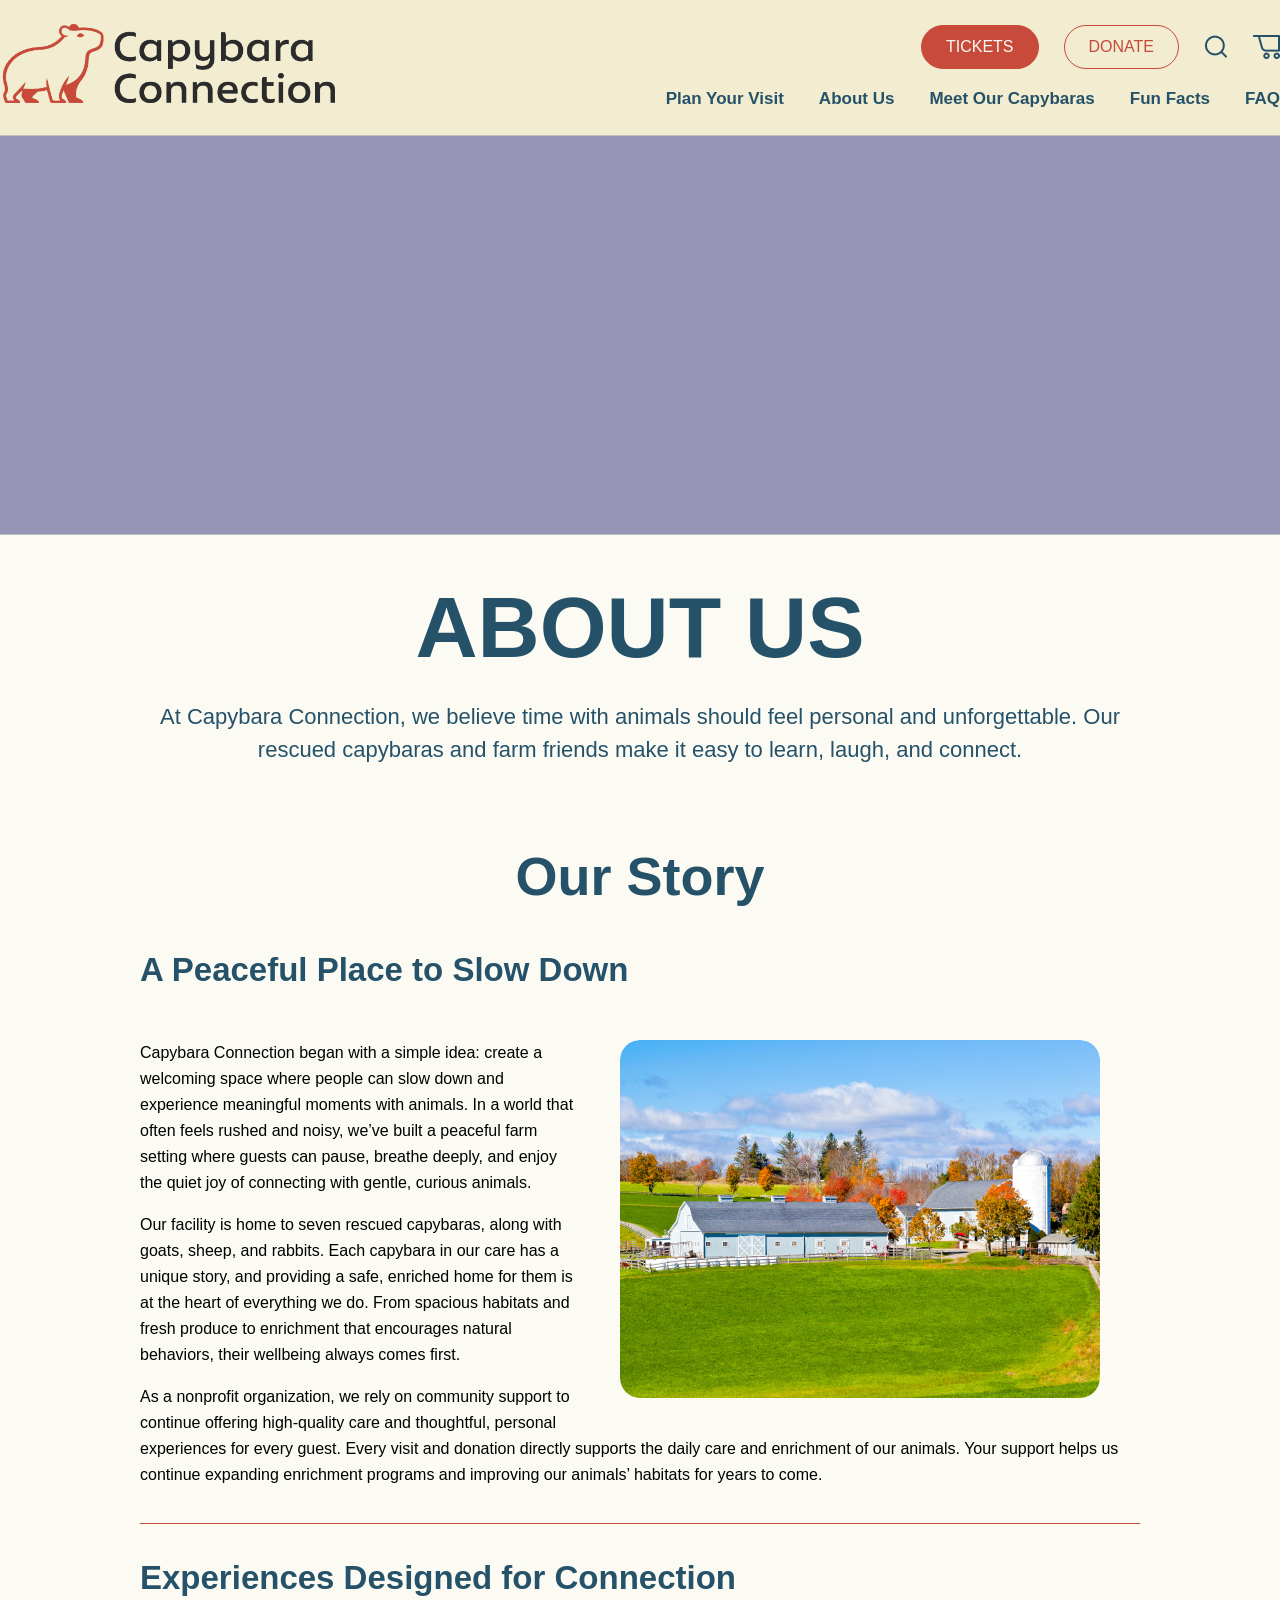
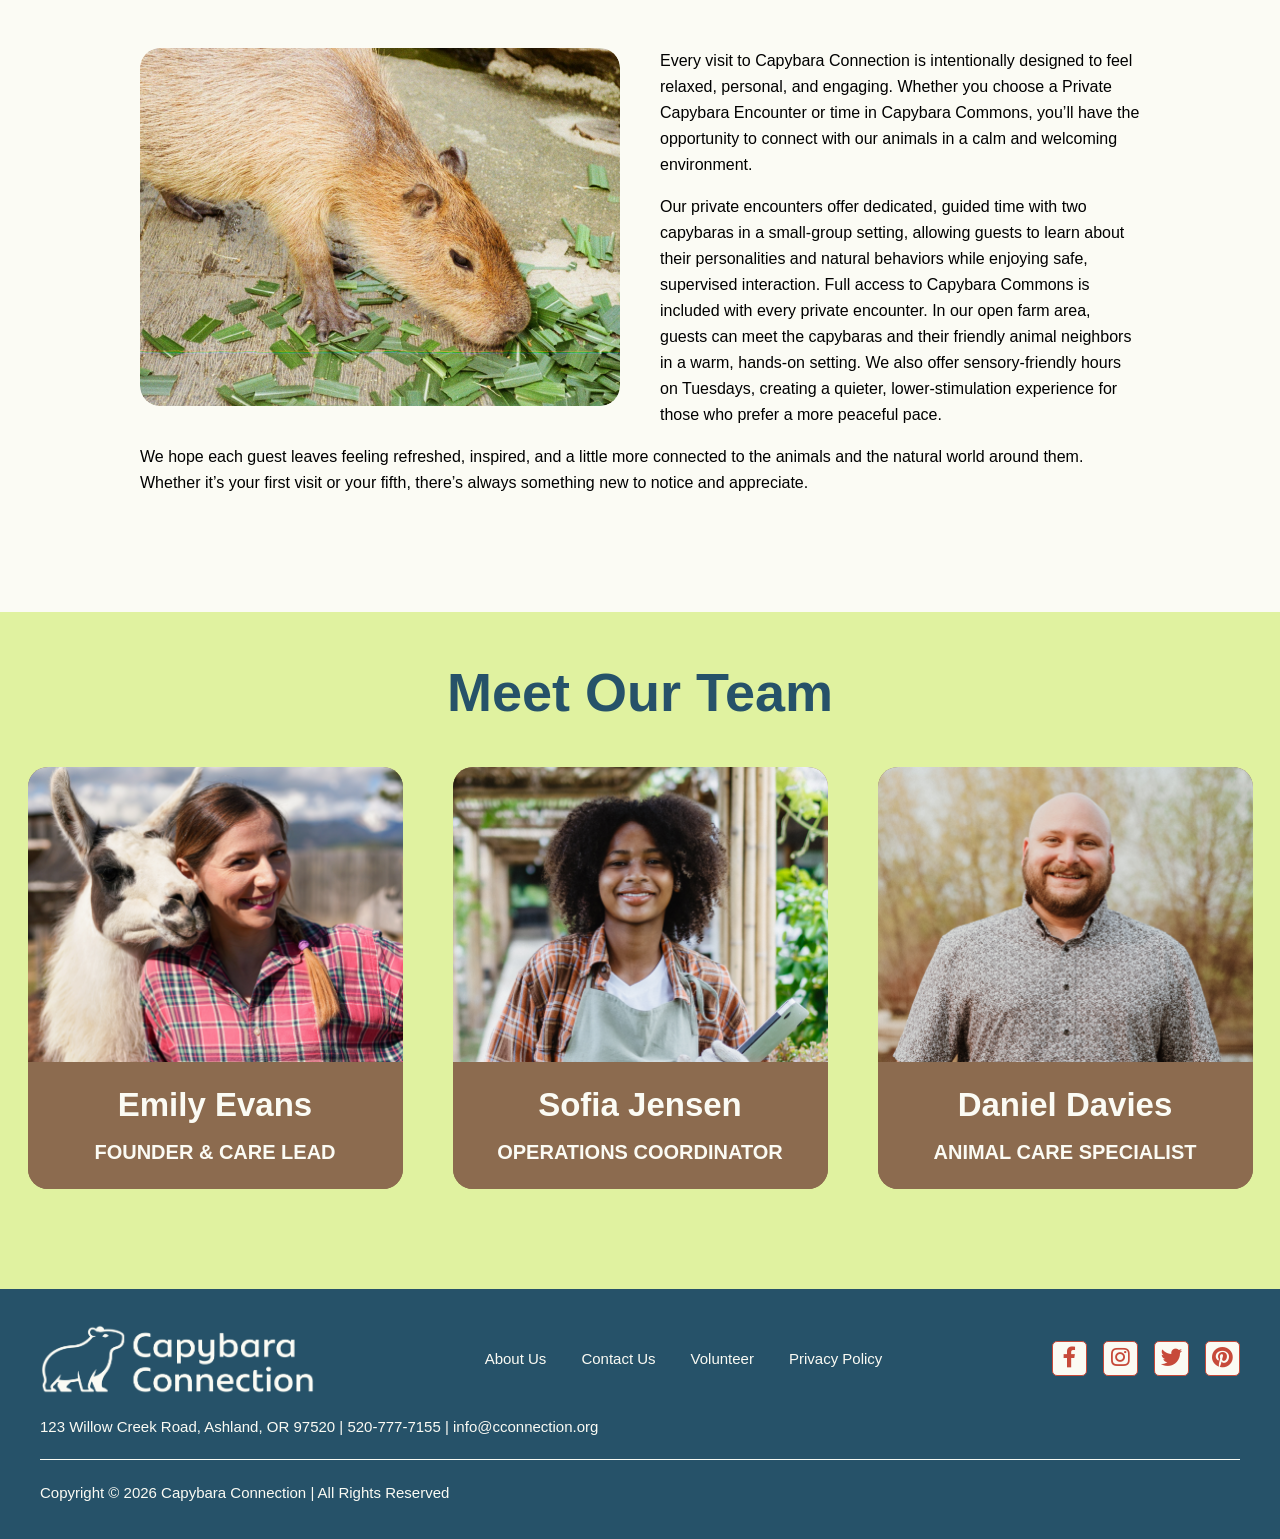
==== about.html @ db3a389a "MeetCapy HTML, Fix logo header links MeetCapy HTML/CSS, Revise MeetCapy assets, Fix logo header link" ====
<!doctype html>
<html lang="en">
  <head>
    <meta charset="UTF-8" />
    <meta name="viewport" content="width=device-width, initial-scale=1.0" />

    <link rel="stylesheet" href="https://use.typekit.net/hum8pjv.css" />
    <link rel="stylesheet" href="css/capystyles.css" />
    <link
      rel="stylesheet"
      href="https://cdnjs.cloudflare.com/ajax/libs/font-awesome/5.15.1/css/all.min.css"
    />
    <title>Capybara Connection - About Us</title>
  </head>

  <body>
    <header class="main-header">
      <div class="container">
        <a href="index.html">
          <img class="logo" src="assets/capylogo.png" alt="" />
        </a>
        <div class="menu-links">
          <div class="buttons">
            <a href="plan.html">
              <button class="small-primary">TICKETS</button>
            </a>
            <button class="small-secondary">DONATE</button>
            <img src="assets/Search.png" />
            <img src="assets/Cart.png" />
          </div>
          <div class="links">
            <a href="plan.html">Plan Your Visit</a>
            <a href="about.html">About Us</a>
            <a href="meet.html">Meet Our Capybaras</a>
            <a href="facts.html">Fun Facts</a>
            <a href="faq.html">FAQ</a>
          </div>
        </div>
      </div>
    </header>

    <div class="pagebanner">
      <img src="assets/AboutUsBanner.png" width="100%" height="100%" />
    </div>

    <div class="pagetitle">
      <h1>ABOUT US</h1>
      <div class="introtext">
        At Capybara Connection, we believe time with animals should feel
        personal and unforgettable. Our rescued capybaras and farm friends make
        it easy to learn, laugh, and connect.
      </div>
    </div>

    <div class="section">
      <div class="container">
        <div class="section-heading">
          <div class="heading-text">
            <h2>Our Story</h2>
          </div>
        </div>

        <div class="subheading-text">
          <h3>A Peaceful Place to Slow Down</h3>
        </div>
        <div class="bodytext">
          <div class="storyimg1">
            <img src="assets/story1.png" width="100%" height="100%" />
          </div>
          <p>
            Capybara Connection began with a simple idea: create a welcoming
            space where people can slow down and experience meaningful moments
            with animals. In a world that often feels rushed and noisy, we’ve
            built a peaceful farm setting where guests can pause, breathe
            deeply, and enjoy the quiet joy of connecting with gentle, curious
            animals.
          </p>
          <p>
            Our facility is home to seven rescued capybaras, along with goats,
            sheep, and rabbits. Each capybara in our care has a unique story,
            and providing a safe, enriched home for them is at the heart of
            everything we do. From spacious habitats and fresh produce to
            enrichment that encourages natural behaviors, their wellbeing always
            comes first.
          </p>
          <p>
            As a nonprofit organization, we rely on community support to
            continue offering high-quality care and thoughtful, personal
            experiences for every guest. Every visit and donation directly
            supports the daily care and enrichment of our animals. Your support
            helps us continue expanding enrichment programs and improving our
            animals’ habitats for years to come.
          </p>
        </div>

        <hr class="styled-hr-story" />

        <div class="subheading-text">
          <h3>Experiences Designed for Connection</h3>
        </div>
        <div class="bodytext">
          <div class="storyimg2">
            <img src="assets/story2.png" width="100%" height="100%" />
          </div>
          <p>
            Every visit to Capybara Connection is intentionally designed to feel
            relaxed, personal, and engaging. Whether you choose a Private
            Capybara Encounter or time in Capybara Commons, you’ll have the
            opportunity to connect with our animals in a calm and welcoming
            environment.
          </p>
          <p>
            Our private encounters offer dedicated, guided time with two
            capybaras in a small-group setting, allowing guests to learn about
            their personalities and natural behaviors while enjoying safe,
            supervised interaction. Full access to Capybara Commons is included
            with every private encounter. In our open farm area, guests can meet
            the capybaras and their friendly animal neighbors in a warm,
            hands-on setting. We also offer sensory-friendly hours on Tuesdays,
            creating a quieter, lower-stimulation experience for those who
            prefer a more peaceful pace.
          </p>
          <p>
            We hope each guest leaves feeling refreshed, inspired, and a little
            more connected to the animals and the natural world around them.
            Whether it’s your first visit or your fifth, there’s always
            something new to notice and appreciate.
          </p>
        </div>
      </div>
    </div>

    <div class="section greenbg">
      <div class="container">
        <div class="section-heading">
          <div class="heading-text">
            <h2>Meet Our Team</h2>
          </div>
        </div>

        <div class="content-area">
          <div class="flip-card">
            <div class="flip-card-inner">
              <div class="flip-card-front">
                <img class="cardimg" src="assets/emilyevans.png" />
                <div class="text-area team-card-text">
                  <h3>Emily Evans</h3>
                  <div class="label-text">FOUNDER & CARE LEAD</div>
                </div>
              </div>
              <div class="flip-card-back">
                <h3>About Emily</h3>
                <div>
                  <p>
                    Emily has always been passionate about animal rescue and
                    hands-on care. She oversees daily enrichment and ensures
                    every capybara, goat, sheep, and rabbit receives thoughtful,
                    individualized attention.
                  </p>
                  <p>
                    Fun fact: At home, Emily has a pet llama, named Georgia. She
                    also has two rescue dogs who love joining her on weekend
                    hiking adventures.
                  </p>
                </div>
              </div>
            </div>
          </div>
          <div class="flip-card">
            <div class="flip-card-inner">
              <div class="flip-card-front">
                <img class="cardimg" src="assets/sofiajensen.png" />
                <div class="text-area team-card-text">
                  <h3>Sofia Jensen</h3>
                  <div class="label-text">OPERATIONS COORDINATOR</div>
                </div>
              </div>
              <div class="flip-card-back">
                <h3>About Sofia</h3>
                <div>
                  <p>
                    Sofia loves creating welcoming, calm experiences for every
                    visitor who walks into Capybara Connection. She helps guide
                    private encounters and enjoys sharing the unique
                    personalities of each capybara.
                  </p>
                  <p>
                    Fun fact: Sofia has a house rabbit of her own and enjoys
                    baking homemade treats (for both humans and animals).
                  </p>
                </div>
              </div>
            </div>
          </div>
          <div class="flip-card">
            <div class="flip-card-inner">
              <div class="flip-card-front">
                <img class="cardimg" src="assets/danieldavies.png" />
                <div class="text-area team-card-text">
                  <h3>Daniel Davies</h3>
                  <div class="label-text">ANIMAL CARE SPECIALIST</div>
                </div>
              </div>
              <div class="flip-card-back">
                <h3>About Daniel</h3>
                <div>
                  <p>
                    Daniel works closely with the animals each day, focusing on
                    habitat upkeep and enrichment. He’s especially known for his
                    patience and for building strong bonds with the capybaras.
                    Daniel also oversees Capybara Connection’s amazing group of
                    volunteers.
                  </p>
                  <p>
                    Fun fact: Daniel has a bearded dragon at home and spends his
                    free time woodworking and building custom furniture.
                  </p>
                </div>
              </div>
            </div>
          </div>
        </div>
      </div>
    </div>

    <div class="footer-area">
      <div class="container">
        <div class="footer-top">
          <img src="assets/LogoPNGWhite.png" width="275px" />
          <div class="footer-links">
            <div>About Us</div>
            <div>Contact Us</div>
            <div>Volunteer</div>
            <div>Privacy Policy</div>
          </div>
          <div class="footer-social">
            <div class="icon">
              <a
                href=""
                target="_blank"
                class="fab fa-facebook-f fa-lg red-txt"
              ></a>
            </div>
            <div class="icon">
              <a
                href=""
                target="_blank"
                class="fab fa-instagram fa-lg red-txt"
              ></a>
            </div>
            <div class="icon">
              <a
                href=""
                target="_blank"
                class="fab fa-twitter fa-lg red-txt"
              ></a>
            </div>
            <div class="icon">
              <a
                href=""
                target="_blank"
                class="fab fa-pinterest fa-lg red-txt"
              ></a>
            </div>
          </div>
        </div>
        <div class="footer-address">
          123 Willow Creek Road, Ashland, OR 97520 | 520-777-7155 |
          info@cconnection.org
        </div>
        <hr class="styled-hr" />
        <div class="footer-bottom">
          Copyright © 2026 Capybara Connection | All Rights Reserved
        </div>
      </div>
    </div>
  </body>
</html>
---- css/capystyles.css ----
/* GLOBAL STYLES */

* {
  margin: 0;
  padding: 0;
  box-sizing: border-box;
}

body {
  margin: 0;
  padding: 0;
  background-color: #fbfbf4;
  font-family: "Lato", sans-serif;
  font-weight: 400;
  font-style: normal;
  font-size: 16px;
  line-height: 26px;
  letter-spacing: 0%;
}

p {
  margin: 1em 0;
}

h1 {
  font-family: "Bonnie", sans-serif;
  font-size: 86px;
  font-weight: 900;
  line-height: 95px;
  letter-spacing: 5%;
  color: #265269;
}

h2 {
  font-family: "Bonnie", sans-serif;
  font-size: 54px;
  font-weight: 800;
  line-height: 60px;
  letter-spacing: 0px;
  color: #265269;
}

h3 {
  font-family: "Bonnie", sans-serif;
  font-size: 33px;
  font-weight: 700;
  line-height: 38px;
  letter-spacing: 0px;
  color: #fbfbf4;
}

h4 {
  font-family: "Lato", sans-serif;
  font-size: 22px;
  font-weight: 600;
  line-height: 28px;
  letter-spacing: 0px;
}

.subheading-text h3 {
  color: #265269;
}

.floatright {
  float: right;
}

.floatleft {
  float: left;
}

.no-underline {
  text-decoration: none;
}

.menu-links img {
  height: 24px;
}

.pagebanner {
  position: relative;
  width: 100%;
  height: 400px;
  background-color: #9795b5;
  margin: 0 auto;
  overflow: hidden;
}

.pagebanner img {
  height: 400px;
  width: 2000px;
  position: absolute;
  top: 50%;
  left: 50%;
  transform: translate(-50%, -50%);
  max-height: 400px;
}

.pagetitle {
  display: flex;
  flex-direction: column;
  width: 100%;
  align-items: center;
  padding-top: 45px;
  padding-bottom: 30px;
  gap: 25px;
}

.introtext {
  font-size: 22px;
  line-height: 33px;
  text-align: center;
  width: 1000px;
  letter-spacing: 0%;
  color: #265269;
}

.section {
  display: flex;
  justify-content: center;
  width: 100%;
  padding-bottom: 100px;
}

.greenbg {
  background-color: #e0f2a0;
}

.container {
  width: 100%;
  max-width: 1440px;
  justify-content: center;
  margin: 0 auto;
}

.section-heading {
  display: flex;
  flex-direction: column;
  width: 100%;
  padding-top: 50px;
  padding-bottom: 45px;
  justify-content: center;
  align-items: center;
}

.subheading-text {
  width: 100%;
  max-width: 1000px;
  margin: 0 auto;
  padding-bottom: 35px;
}

.heading-text {
  max-width: 1200px;
}

.label-text {
  font-family: "Bonnie", sans-serif;
  font-size: 22px;
  font-weight: 600;
  line-height: 26px;
  letter-spacing: 7%;
  color: #fbfbf4;
  margin: 0 auto;
}

.red {
  background-color: #c74a3a;
}

.red-txt {
  color: #c74a3a;
}

.blue {
  background-color: #265269;
}

.wide1125 {
  max-width: 1125px;
}

.table-header {
  font-family: "Bonnie", sans-serif;
  font-size: 23px;
  line-height: 26px;
  letter-spacing: 7%;
}
.table-row-header {
  font-family: "Bonnie", sans-serif;
  font-size: 18px;
  font-weight: 700;
  line-height: 26px;
  letter-spacing: 0%;
  font-weight: bold;
  color: #265269;
}

th,
td {
  padding: 24px 50px 24px 0px;
  color: #fbfbf4;
  background-color: #265269;
  border-top: 2px solid #e0f2a0;
  border-bottom: 2px solid #e0f2a0;
  border-right: none;
  border-left: none;
  text-align: left;
}

td {
  background-color: #fbfbf4;
  color: #265269;
}

tr > td:first-child {
  border-top-left-radius: 20px;
  border-bottom-left-radius: 20px;
  padding-left: 50px;
}

tr > td:last-child {
  border-top-right-radius: 20px;
  border-bottom-right-radius: 20px;
}

tr > th:first-child {
  border-top-left-radius: 20px;
  border-bottom-left-radius: 20px;
  padding-left: 50px;
}

tr > th:last-child {
  border-top-right-radius: 20px;
  border-bottom-right-radius: 20px;
}

.bold-body-text {
  font-size: 16px;
  line-height: 26px;
  letter-spacing: 0%;
  font-weight: 700;
}

.styled-hr {
  border: none;
  height: 1px;
  background-color: #fbfbf4;
  width: 100%;
  max-width: 1200px;
}

.small-primary {
  border: 1.5px;
  border-style: solid;
  border-radius: 40px;
  padding: 12px 24px;
  background-color: #c74a3a;
  border-color: #c74a3a;
  color: #fbfbf4;
  font-family: "Lato", sans-serif;
  font-weight: 400;
  font-style: normal;
  font-size: 16px;
}

.small-secondary {
  border: 1.5px;
  border-style: solid;
  border-radius: 40px;
  padding: 12px 24px;
  background-color: #f2edd0;
  border-color: #c74a3a;
  color: #c74a3a;
  font-family: "Lato", sans-serif;
  font-weight: 400;
  font-style: normal;
  font-size: 16px;
}

.button-primary {
  border: 1.5px;
  border-style: solid;
  border-radius: 40px;
  padding: 16px 32px;
  background-color: #c74a3a;
  border-color: #c74a3a;
  color: #fbfbf4;
  font-family: "Lato", sans-serif;
  font-weight: 400;
  font-style: normal;
  font-size: 16px;
}

.button-secondary {
  border: 1.5px;
  border-style: solid;
  border-radius: 40px;
  padding: 16px 32px;
  background-color: #fbfbf4;
  border-color: #c74a3a;
  color: #c74a3a;
  font-family: "Lato", sans-serif;
  font-weight: 400;
  font-style: normal;
  font-size: 16px;
}

.button-container {
  display: flex;
  justify-content: left;
}

.whitebg {
  background-color: #fbfbf4;
}

.links a {
  color: #265269;
  font-style: normal;
  text-decoration: none;
  font-family: "Lato", sans-serif;
  font-size: 17px;
  font-weight: 700;
  font-style: normal;
  line-height: 20px;
}

.links a.active {
  color: #8c6b4f;
  border-bottom: 1px solid #8c6b4f;
}

.content-area {
  display: flex;
  justify-content: space-between;
  width: 100%;
  max-width: 1225px;
  margin: 0 auto;
}

.card {
  display: flex;
  flex-direction: column;
  width: 375px;
  border-radius: 20px;
  background-color: #8c6b4f;
  overflow: hidden;
}

.card .text-area {
  display: flex;
  flex-direction: column;
  gap: 15px;
  padding: 24px;
  color: #fbfbf4;
}

.cardimg {
  width: 100%;
  height: 100%;
}

/* HEAD AND FOOTER STYLES */

.main-header {
  display: flex;
  justify-content: center;
  align-items: center;
  width: 100%;
  height: 135px;
  background-color: #f2edd0;
  padding: 0px;
  margin: 0px auto;
  overflow: hidden;
  position: sticky;
  top: 0px;
  z-index: 1000;
}

.main-header .container {
  display: flex;
  justify-content: space-between;
  align-items: center;
  width: 100%;
  max-width: 1440px;
  padding: 0px;
}

.logo {
  border: 0px;
  max-width: 338px;
}

.menu-links {
  display: flex;
  flex-direction: column;
  gap: 20px;
}

.menu-links .buttons {
  display: flex;
  gap: 25px;
  justify-content: right;
  align-items: center;
}

.menu-links .links {
  display: flex;
  gap: 35px;
  justify-content: right;
}

.footer-area {
  display: flex;
  width: 100%;
  background-color: #265269;
  justify-content: center;
}

.footer-area .container {
  display: flex;
  flex-direction: column;
  width: 100%;
  max-width: 1440px;
  height: 250px;
  padding: 35px 0px;
  align-items: center;
  justify-content: space-between;
}

.footer-top {
  display: flex;
  justify-content: space-between;
  align-items: center;
  width: 100%;
  max-width: 1200px;
}

.footer-links {
  display: flex;
  gap: 35px;
  font-family: "Lato", sans-serif;
  font-weight: 400;
  font-style: normal;
  font-size: 15px;
  line-height: 17px;
  color: #fbfbf4;
}

.footer-links a {
  text-decoration: none;
  color: #fbfbf4;
}

.footer-social {
  display: flex;
  gap: 16px;
}

.footer-social .icon {
  width: 35px;
  height: 35px;
  background-color: #fbfbf4;
  color: #c74a3a;
  align-content: center;
  text-align: center;
  border-radius: 5px;
  border-color: #c74a3a;
  border: 1px;
  border-style: solid;
}

.footer-social a {
  text-decoration: none;
}

.footer-address {
  display: flex;
  align-items: center;
  width: 100%;
  max-width: 1200px;
  font-family: "Lato", sans-serif;
  font-weight: 400;
  font-style: normal;
  font-size: 15px;
  line-height: 22px;
  color: #fbfbf4;
}

.footer-bottom {
  display: flex;
  align-items: center;
  width: 100%;
  max-width: 1200px;
  font-family: "Lato", sans-serif;
  font-weight: 400;
  font-style: normal;
  font-size: 15px;
  line-height: 22px;
  color: #fbfbf4;
}

/* HOME PAGE STYLES */

.hero-vid {
  position: relative;
  width: 100%;
  height: auto;
  max-height: 700px;
  overflow: hidden;
}

.hero-vid video {
  height: 100%;
  width: 100%;
  object-fit: cover;
  object-position: center;
}

.overlay-text {
  position: absolute;
  color: #fbfbf4;
  font-size: 96px;
  line-height: 105px;
  letter-spacing: 5%;
  text-align: center;
  font-family: "Bonnie", sans-serif;
  font-weight: 900;
  font-style: normal;
  top: 50%;
  left: 50%;
  transform: translate(-50%, -50%);
  z-index: 1;
  width: 100%;
}

.icon-cta {
  background-color: #fbfbf4;
  display: block;
  width: 100%;
}

.icon-cta .container {
  max-width: 1200px;
  display: flex;
  padding: 45px 270px;
  justify-content: space-between;
  margin: auto;
}

.icon-container {
  display: flex;
  flex-direction: column;
  align-items: center;
  gap: 15px;
  text-align: center;
  font-family: "Lato", sans-serif;
  font-weight: 400;
  font-style: normal;
  color: #c74a3a;
}

.icon {
  width: 110px;
  height: 110px;
  border: 1.5px;
  border-style: solid;
  border-color: #c74a3a;
  border-radius: 50%;
  align-content: center;
}

.icon1 {
  width: 70px;
}

.icon2 {
  width: 52px;
}

.icon3 {
  width: 38px;
}

.hours-home {
  display: flex;
  width: 100%;
  height: 65px;
  background-color: #f2edd0;
  justify-content: center;
  align-items: center;
  padding: 0;
}

.hours-home-text {
  display: flex;
  flex-direction: row;
  align-items: center;
  justify-content: center;
  gap: 20px;
  width: 100%;
  max-width: 1440px;
  margin: auto;
  font-family: "Lato", sans-serif;
  font-weight: 400;
  font-style: normal;
  font-size: 1.5rem;
  color: #265269;
}

.custom-line {
  flex: 1;
  height: 2px;
  background-color: #c74a3a;
}

.visit-cards {
  display: flex;
  justify-content: center;
  width: 100%;
  max-width: 1440px;
}

.cardimg1 {
  width: 450px;
  height: 300px;
  object-position: -5px -51px;
}
.cardimg2 {
  width: 485px;
  height: 324px;
  object-position: -22px -59px;
}
.cardimg3 {
  width: 649px;
  height: 433px;
  object-position: -19px -203px;
}

.aboutcapys {
  display: flex;
  width: 100%;
  padding: 70px;
  background-color: #e0f2a0;
  justify-content: center;
}

.aboutcapys .container {
  width: 100%;
  max-width: 1300px;
  padding: 35px 0px;
  gap: 10px;
  background-image: url("../assets/capycrew.png");
  background-repeat: no-repeat;
  background-size: auto 100%;
  background-position: right top;
}

.aboutcapys .textandbutton {
  display: flex;
  flex-direction: column;
  width: 55%;
  max-width: 700px;
  border-radius: 80px 20px 80px 20px;
  padding: 55px;
  gap: 24px;
  background-color: #fbfbf4;
}

.textandbutton .textarea {
  display: flex;
  flex-direction: column;
  gap: 24px;
}

.textarea h2 {
  line-height: 60px;
}

.textarea p {
  line-height: 26px;
}

/* PLAN YOUR VISIT */

.hours-content {
  display: flex;
  flex-direction: row;
  justify-content: space-between;
  width: 100%;
  max-width: 1000px;
  margin: 0 auto;
}

.hours-card1 {
  display: flex;
  flex-direction: column;
  flex: 1;
  max-width: 480px;
  height: auto;
  border-radius: 20px 20px 20px 70px;
  overflow: hidden;
}

.hours-card2 {
  display: flex;
  flex-direction: column;
  flex: 1;
  max-width: 480px;
  height: auto;
  border-radius: 20px 70px 20px 20px;
  overflow: hidden;
}

.date-range {
  width: 100%;
  padding: 30px 50px;
  background-color: #8c6b4f;
  color: #fbfbf4;
}

.hours-days {
  display: flex;
  flex-direction: column;
  flex: 1;
  gap: 30px;
  padding: 35px 50px 50px 50px;
  background-color: #f2edd0;
  font-size: 20px;
  line-height: 28px;
  letter-spacing: 0%;
  color: #265269;
}

.hours-days p {
  margin: 0;
}

.table-container {
  width: 100%;
  max-width: 1300px;
  margin: 0 auto;
}

.ticket-table {
  border-spacing: 0;
  width: 100%;
  border-collapse: separate;
}

.table-button {
  min-width: 180px;
  background-color: #fbfbf4;
}

.directions {
  width: 100%;
  max-width: 1300px;
  margin: 0 auto;
}

.dir-container {
  display: flex;
  justify-content: center;
  width: 100%;
  background-color: #8c6b4f;
  border-radius: 20px;
  padding: 50px;
  gap: 20px;
}

.dir-map {
  width: 580px;
  height: 327px;
  border: 1px solid #265269;
  border-radius: 20px;
  overflow: hidden;
}

.dir-scroll {
  display: flex;
  flex-direction: column;
  width: 100%;
  height: 327px;
  max-width: 580px;
  background-color: #f2edd0;
  border-radius: 20px;
  padding: 40px 55px 40px 40px;
  gap: 10px;
  overflow-y: scroll;
}

.dir-scroll h3 {
  color: #265269;
}

/* ABOUT US */

.bodytext {
  width: 100%;
  max-width: 1000px;
  margin: 0 auto;
}

.storyimg1 {
  float: right;
  width: 480px;
  max-width: 480px;
  height: 358px;
  border-radius: 20px;
  overflow: hidden;
  margin: 0px 40px 20px 40px;
}

.storyimg2 {
  float: left;
  width: 480px;
  max-width: 480px;
  height: 358px;
  border-radius: 20px;
  overflow: hidden;
  margin: 0px 40px 20px 0px;
}

.styled-hr-story {
  border: none;
  height: 1px;
  background-color: #c74a3a;
  width: 100%;
  max-width: 1000px;
  margin: 35px auto;
}

.team-card-text {
  text-align: center;
}

.team-card-text .label-text {
  font-size: 20px;
}

.flip-card {
  display: flex;
  width: 375px;
  height: 422px;
  border-radius: 20px;
  background-color: #8c6b4f;
  overflow: hidden;
  perspective: 1000px;
}

.flip-card-inner {
  position: relative;
  width: 100%;
  height: 100%;
  transition: transform 0.6s;
  transform-style: preserve-3d;
}

.flip-card:hover .flip-card-inner {
  transform: rotateY(180deg);
}

.flip-card-front,
.flip-card-back {
  display: flex;
  flex-direction: column;
  position: absolute;
  width: 100%;
  height: 100%;
  -webkit-backface-visibility: hidden;
  backface-visibility: hidden;
}

.flip-card-front {
  background-color: #8c6b4f;
}

.flip-card-back {
  background-color: #265269;
  transform: rotateY(180deg);
  padding: 24px;
  display: flex;
  flex-direction: column;
  gap: 15px;
}

.flip-card .text-area {
  display: flex;
  flex-direction: column;
  gap: 15px;
  padding: 24px;
  color: #fbfbf4;
}

.flip-card-back p {
  color: #fbfbf4;
}

/* MEET OUR CAPYBARAS */

.lightbox-container {
  display: flex;
  flex-direction: column;
  align-items: center;
  gap: 60px;
}

.lightbox-content {
  display: flex;
  width: 100%;
  max-width: 1125px;
  justify-content: space-between;
  margin: 0 auto;
}

.lightbox-image {
  display: flex;
  flex-direction: column;
  gap: 20px;
  width: 300px;
  align-items: center;
}

.lightbox-image .label-text {
  color: #265269;
}

.lightbox-image img {
  border-radius: 50%;
  overflow: hidden;
  width: 330px;
  height: 330px;
}

.styled-hr-lightbox {
  border: none;
  height: 1px;
  background-color: #c74a3a;
  width: 100%;
  max-width: 1125px;
  margin: 50px auto;
}

.meetinperson {
  display: flex;
  width: 100%;
  padding: 70px;
  background-color: #e0f2a0;
  justify-content: center;
}

.meetinperson .container {
  width: 100%;
  max-width: 1300px;
  padding: 35px 0px;
  gap: 10px;
  background-image: url("../assets/meetbg.png");
  background-repeat: no-repeat;
  background-size: auto 100%;
  background-position: left top;
}

.meetinperson .textandbutton {
  display: flex;
  flex-direction: column;
  justify-self: right;
  max-width: 750px;
  border-radius: 80px 20px 80px 20px;
  padding: 55px;
  gap: 24px;
  background-color: #fbfbf4;
}
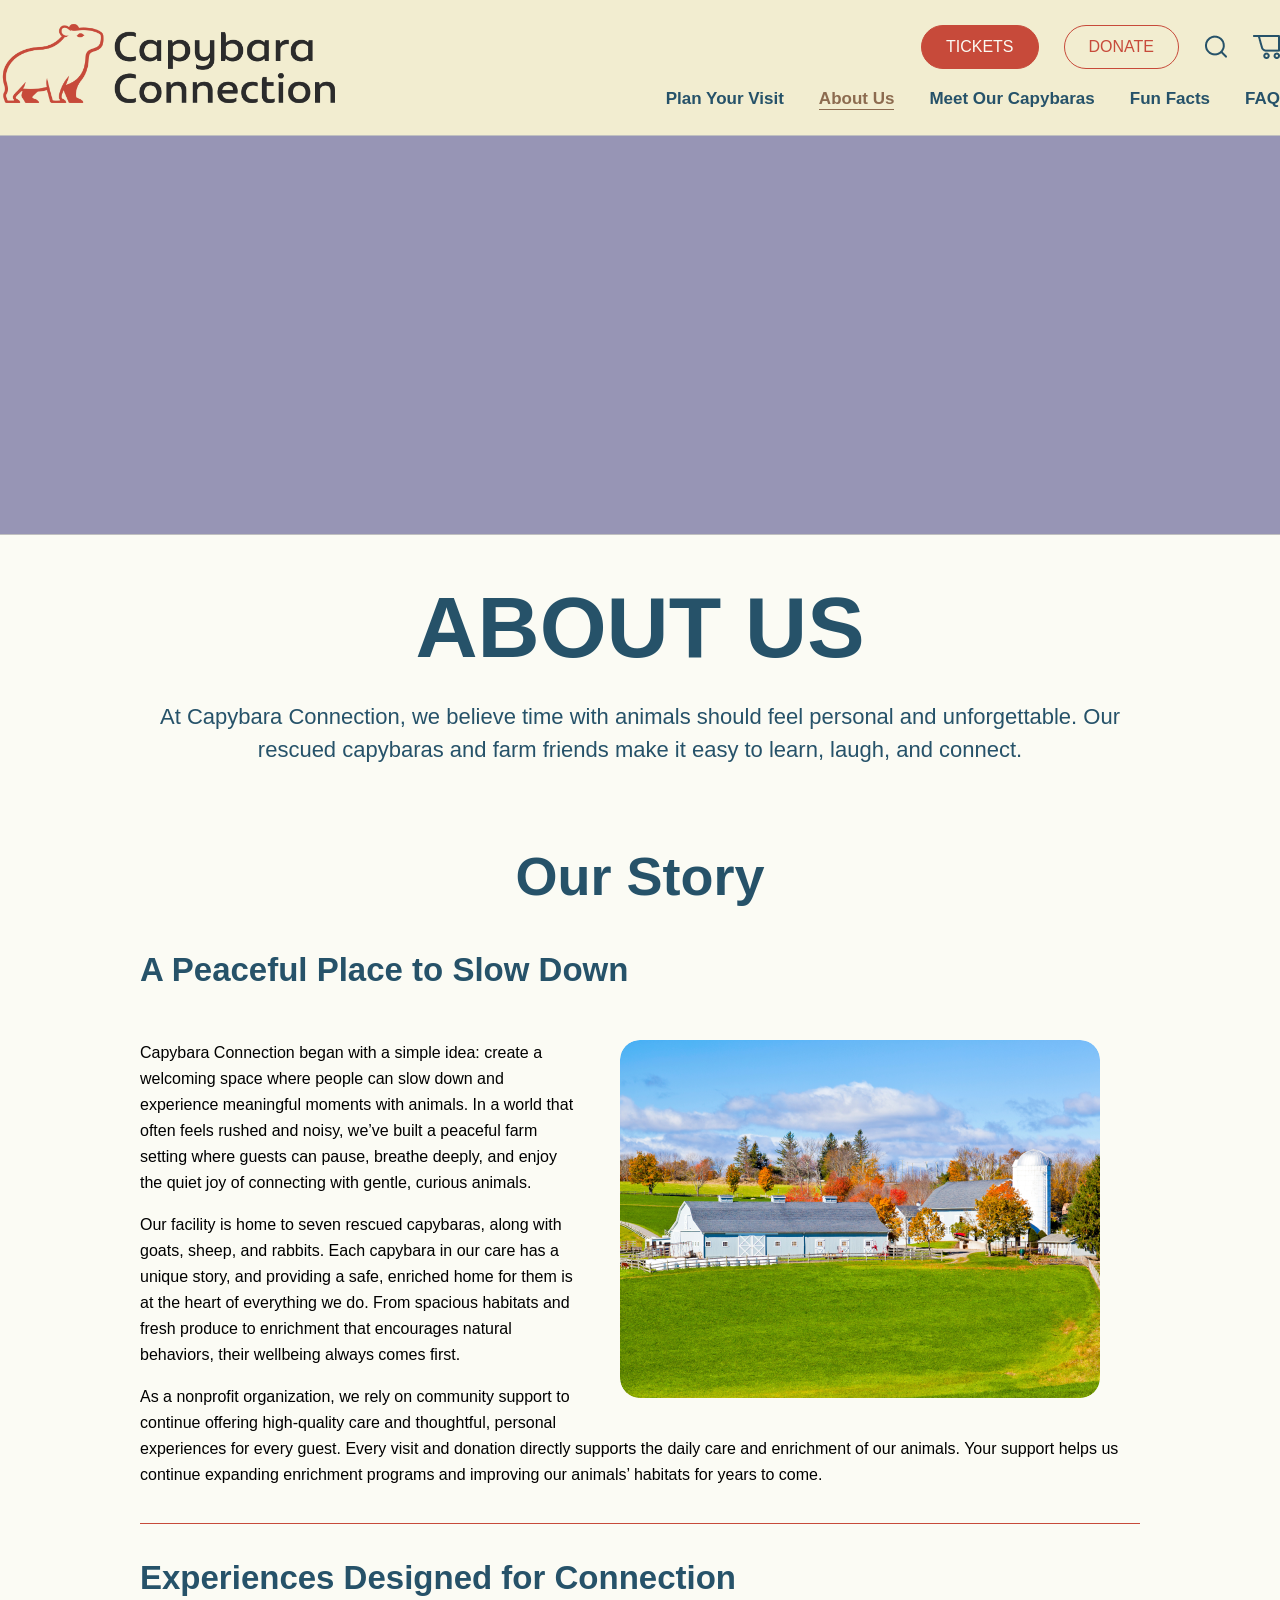
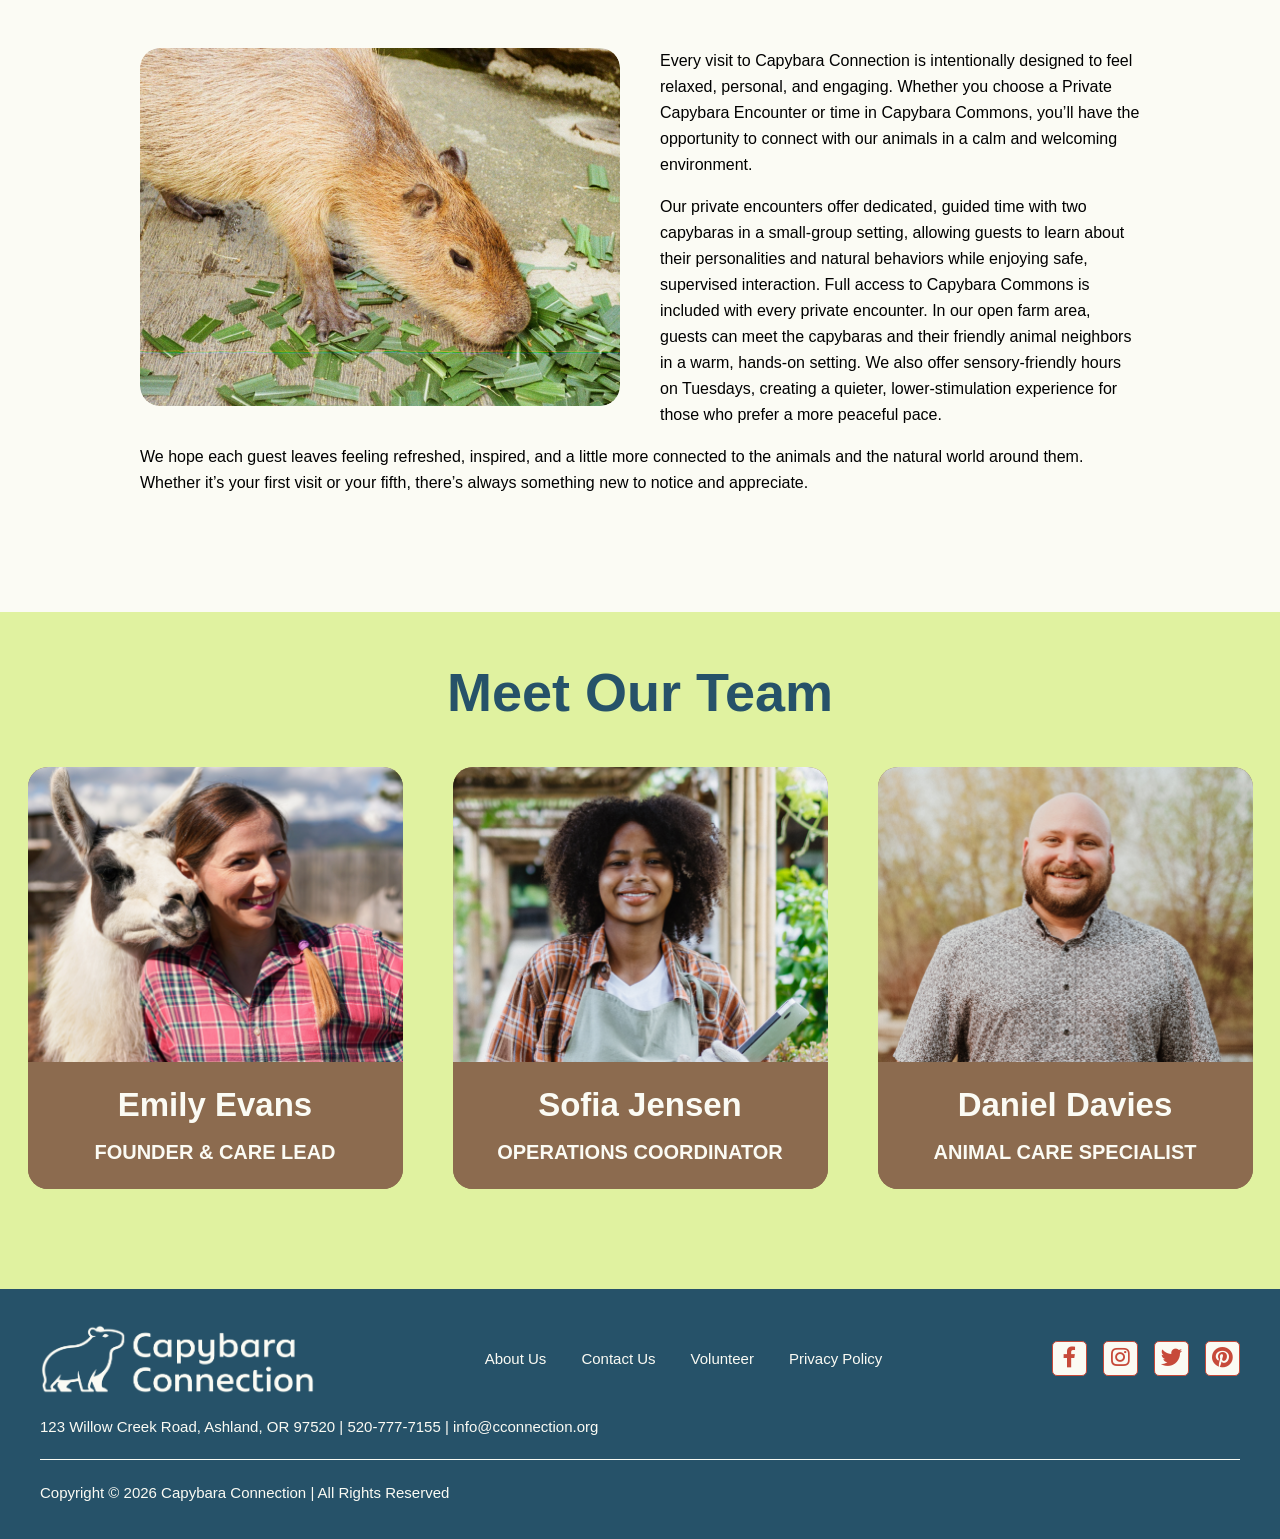
==== commit 50d4a38a: "Lightbox revisions, button links, menu links Lightbox revisions, button links, menu links" ====
--- a/about.html
+++ b/about.html
@@ -30,7 +30,7 @@
           </div>
           <div class="links">
             <a href="plan.html">Plan Your Visit</a>
-            <a href="about.html">About Us</a>
+            <a href="about.html" class="active">About Us</a>
             <a href="meet.html">Meet Our Capybaras</a>
             <a href="facts.html">Fun Facts</a>
             <a href="faq.html">FAQ</a>
--- a/css/capystyles.css
+++ b/css/capystyles.css
@@ -262,6 +262,7 @@
   font-weight: 400;
   font-style: normal;
   font-size: 16px;
+  cursor: pointer;
 }
 
 .small-secondary {
@@ -276,6 +277,7 @@
   font-weight: 400;
   font-style: normal;
   font-size: 16px;
+  cursor: pointer;
 }
 
 .button-primary {
@@ -290,6 +292,7 @@
   font-weight: 400;
   font-style: normal;
   font-size: 16px;
+  cursor: pointer;
 }
 
 .button-secondary {
@@ -304,6 +307,7 @@
   font-weight: 400;
   font-style: normal;
   font-size: 16px;
+  cursor: pointer;
 }
 
 .button-container {
@@ -333,6 +337,7 @@
 
 .content-area {
   display: flex;
+  flex-wrap: wrap;
   justify-content: space-between;
   width: 100%;
   max-width: 1225px;
@@ -373,9 +378,6 @@
   padding: 0px;
   margin: 0px auto;
   overflow: hidden;
-  position: sticky;
-  top: 0px;
-  z-index: 1000;
 }
 
 .main-header .container {
@@ -909,6 +911,7 @@
 
 .lightbox-content {
   display: flex;
+  flex-wrap: wrap;
   width: 100%;
   max-width: 1125px;
   justify-content: space-between;
@@ -942,6 +945,127 @@
   max-width: 1125px;
   margin: 50px auto;
 }
+
+/* START STYLING LIGHTBOX */
+
+/* The Modal (background) */
+.modal {
+  display: none;
+  position: fixed;
+  z-index: 1100;
+  padding-top: 100px;
+  left: 0;
+  top: 0;
+  width: 100%;
+  height: 100%;
+  overflow: auto;
+  background-color: rgba(0, 0, 0, 0.9);
+}
+
+/* Modal Content */
+.modal-content {
+  position: relative;
+  background-color: #000000;
+  margin: auto;
+  padding: 0;
+  width: 90%;
+  max-width: 1000px;
+}
+
+/* The Close Button */
+.close {
+  color: #c74a3a;
+  position: absolute;
+  top: 10px;
+  right: 25px;
+  font-size: 30px;
+}
+
+.close:hover,
+.close:focus {
+  color: #999;
+  text-decoration: none;
+  cursor: pointer;
+}
+
+.mySlides {
+  display: none;
+}
+
+.cursor {
+  cursor: pointer;
+}
+
+/* Next & previous buttons */
+.prevb,
+.nextb {
+  cursor: pointer;
+  position: absolute;
+  top: 50%;
+  width: auto;
+  padding: 16px;
+  margin-top: -50px;
+  color: #c74a3a;
+  font-weight: bold;
+  font-size: 30px;
+  transition: 0.6s ease;
+  border-radius: 0 3px 3px 0;
+  user-select: none;
+  -webkit-user-select: none;
+}
+
+/* Position the "next button" to the right */
+.nextb {
+  right: 0;
+  border-radius: 3px 0 0 3px;
+}
+
+/* On hover, add a black background color with a little bit see-through */
+.prevb:hover,
+.nextb:hover {
+  background-color: rgba(0, 0, 0, 0.8);
+}
+
+/* Number text (1/3 etc) */
+.numbertext {
+  color: #fbfbf4;
+  font-size: 14px;
+  font-weight: bold;
+  padding: 8px 12px;
+  position: absolute;
+  top: 0;
+}
+
+.lightbox img {
+  margin-bottom: -4px;
+}
+
+.caption-container {
+  text-align: center;
+  background-color: black;
+  padding: 2px 16px;
+  color: #fbfbf4;
+}
+
+.demo {
+  opacity: 0.6;
+}
+
+.active,
+.demo:hover {
+  opacity: 1;
+}
+
+img.hover-shadow {
+  transition: 0.3s;
+}
+
+.hover-shadow:hover {
+  box-shadow:
+    0 4px 8px 0 rgba(0, 0, 0, 0.2),
+    0 6px 20px 0 rgba(0, 0, 0, 0.19);
+}
+/* END STYLING LIGHTBOX */
 
 .meetinperson {
   display: flex;
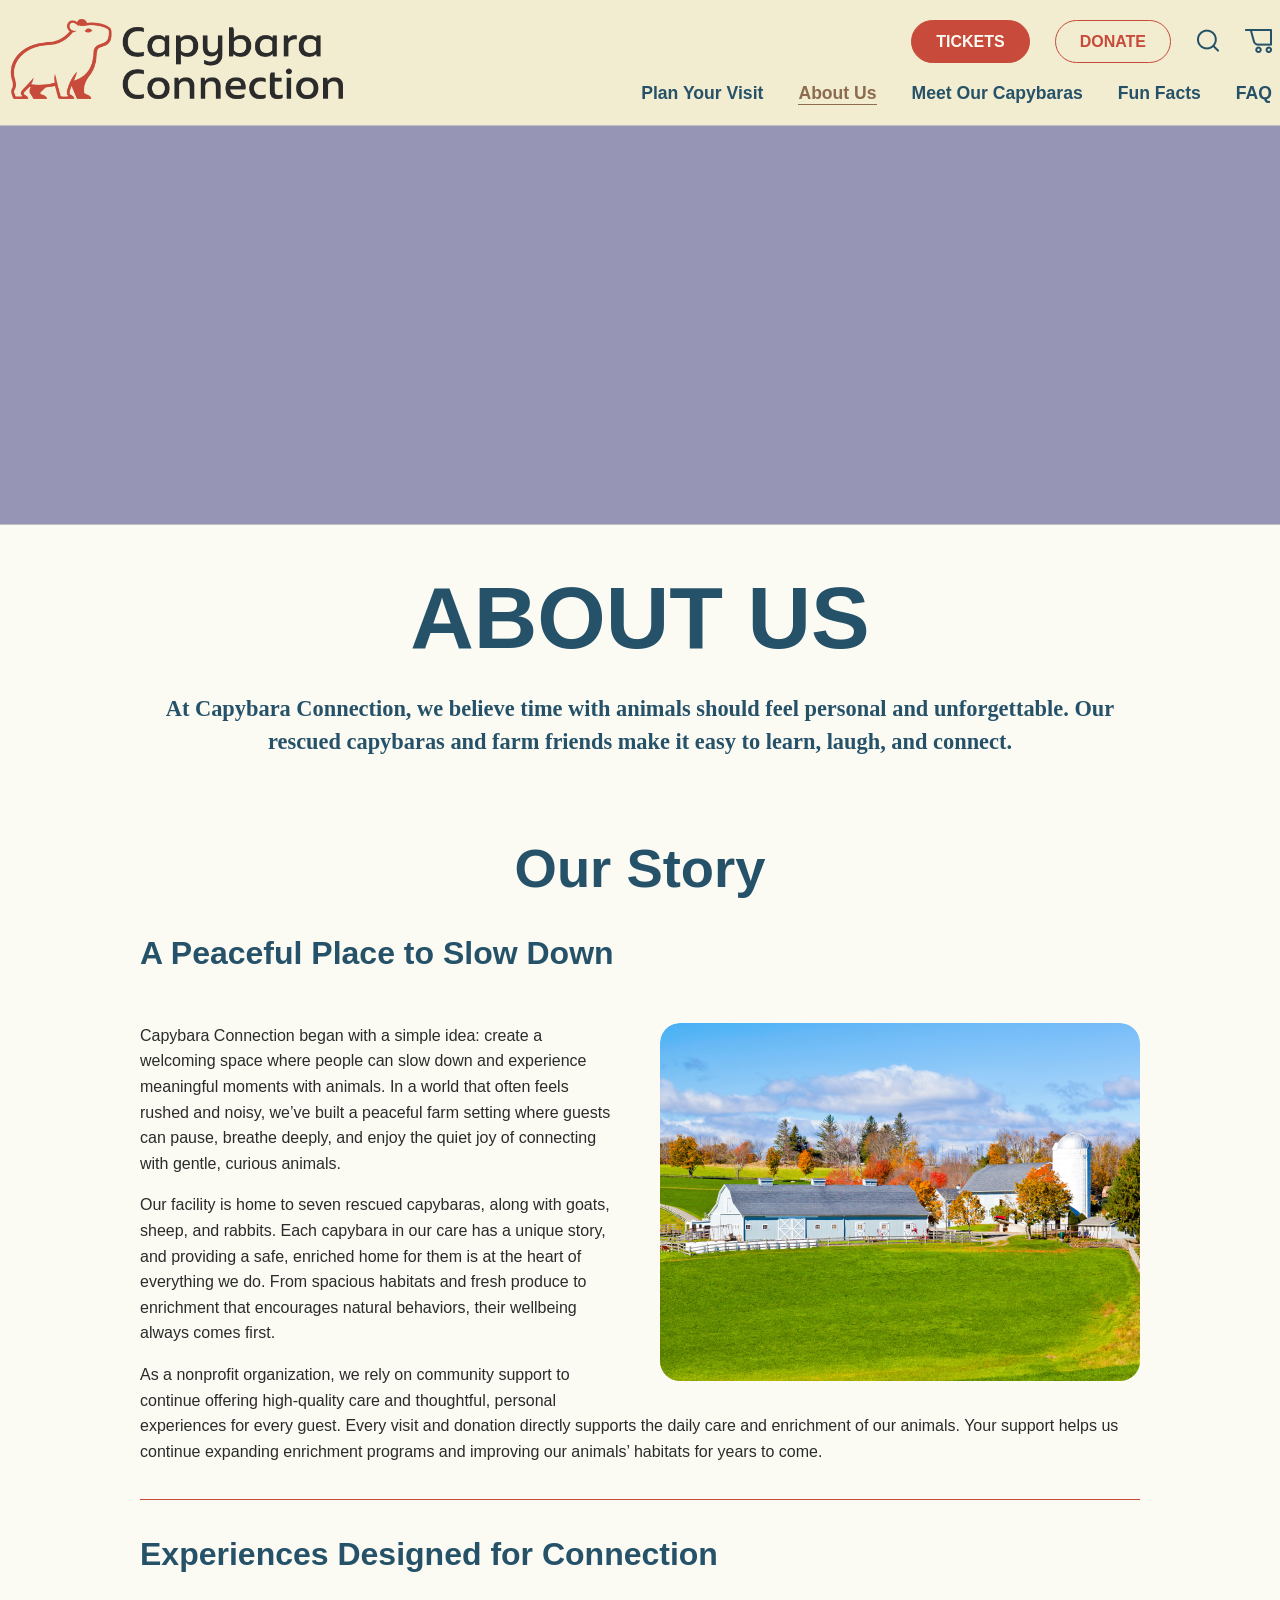
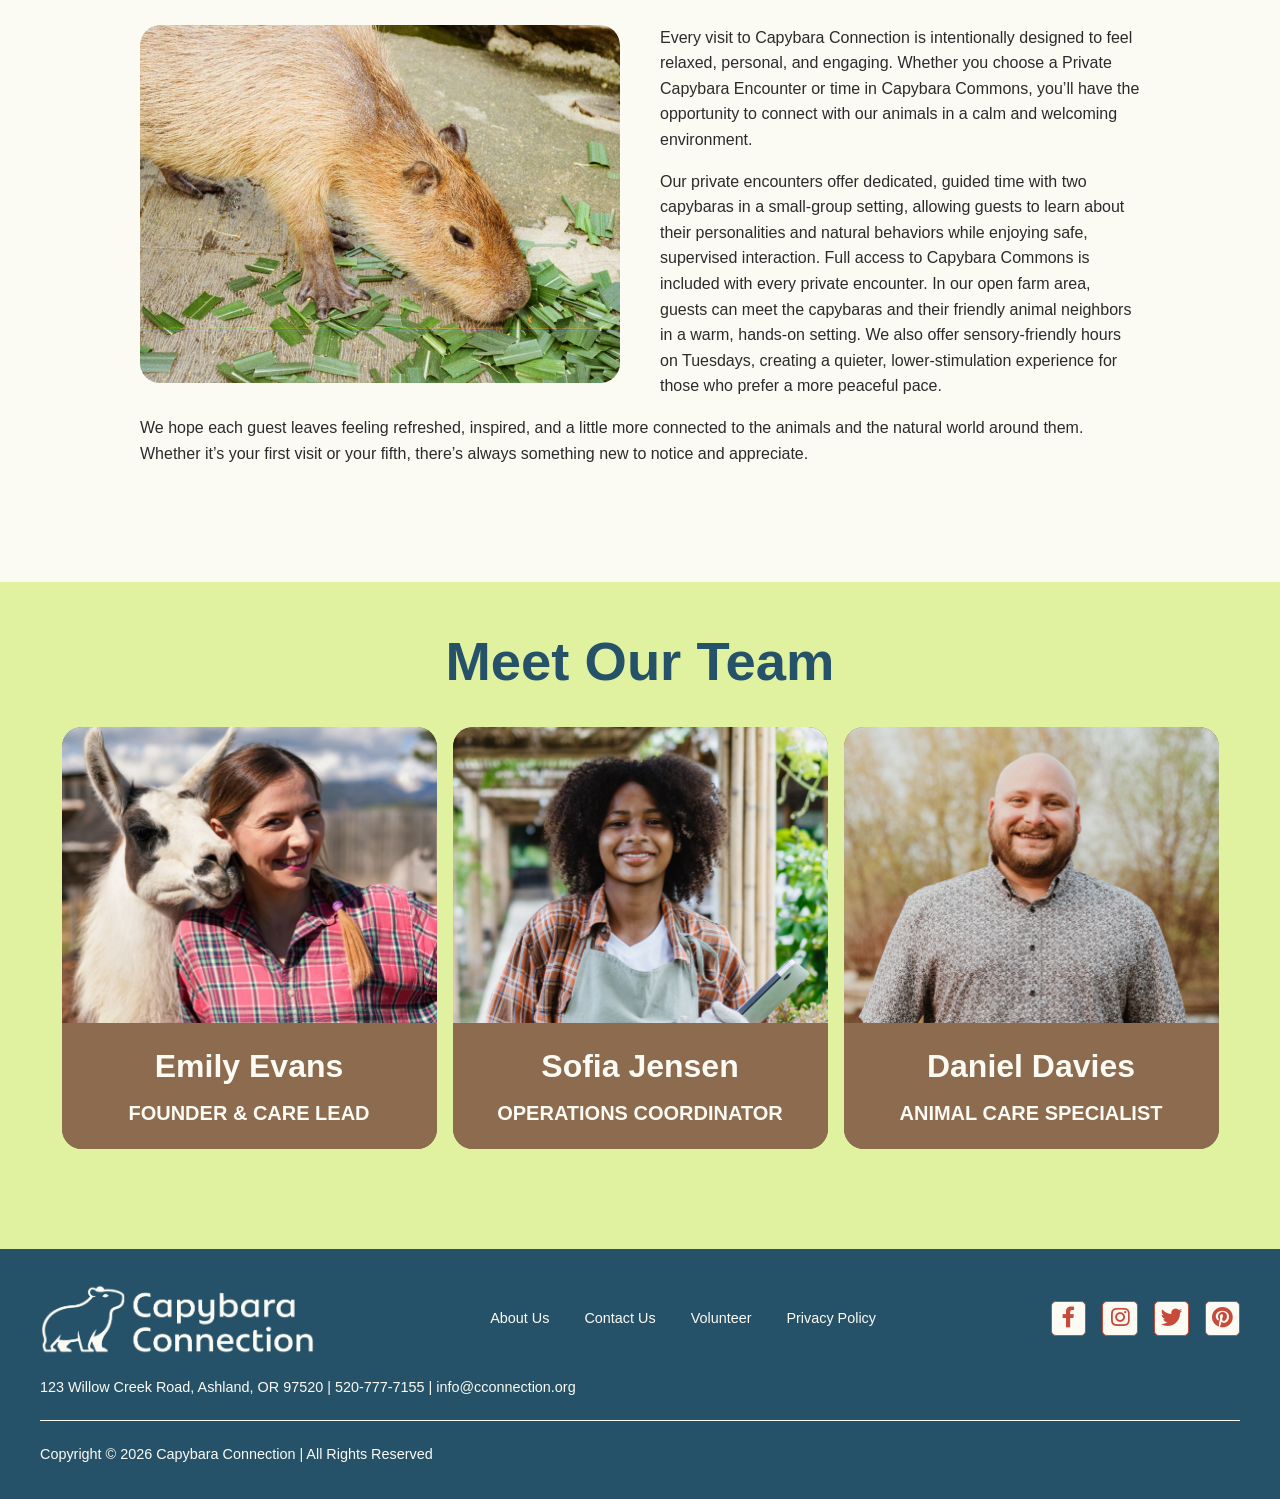
==== commit 5efb0cb6: "Dropdown menu for mobile and tablet sizes" ====
--- a/about.html
+++ b/about.html
@@ -19,23 +19,51 @@
         <a href="index.html">
           <img class="logo" src="assets/capylogo.png" alt="" />
         </a>
-        <div class="menu-links">
-          <div class="buttons">
-            <a href="plan.html">
-              <button class="small-primary">TICKETS</button>
-            </a>
-            <button class="small-secondary">DONATE</button>
-            <img src="assets/Search.png" />
-            <img src="assets/Cart.png" />
-          </div>
-          <div class="links">
-            <a href="plan.html">Plan Your Visit</a>
-            <a href="about.html" class="active">About Us</a>
-            <a href="meet.html">Meet Our Capybaras</a>
-            <a href="facts.html">Fun Facts</a>
-            <a href="faq.html">FAQ</a>
-          </div>
-        </div>
+        <nav>
+          <div class="menu-links">
+            <div class="buttons">
+              <a href="plan.html">
+                <button class="small-primary">TICKETS</button>
+              </a>
+              <button class="small-secondary">DONATE</button>
+              <img src="assets/Search.png" />
+              <img src="assets/Cart.png" />
+            </div>
+            <div class="links">
+              <a href="plan.html">Plan Your Visit</a>
+              <a href="about.html" class="active">About Us</a>
+              <a href="meet.html">Meet Our Capybaras</a>
+              <a href="facts.html">Fun Facts</a>
+              <a href="faq.html">FAQ</a>
+            </div>
+          </div>
+          <div class="mobilemenu">
+            <input type="checkbox" id="menuToggle" />
+            <label for="menuToggle">
+              <span class="fa fa-bars fa-2x"></span>
+            </label>
+
+            <div class="dropdown-menu">
+              <div class="menuitem">
+                <a href="plan.html">Plan Your Visit</a>
+              </div>
+              <div class="menuitem">
+                <a href="about.html" class="active">About Us</a>
+              </div>
+              <div class="menuitem">
+                <a href="meet.html">Meet Our Capybaras</a>
+              </div>
+              <div class="menuitem"><a href="facts.html">Fun Facts</a></div>
+              <div class="menuitem"><a href="faq.html">FAQ</a></div>
+              <div class="menuitem">
+                <a href="plan.html">
+                  <button class="small-primary">TICKETS</button>
+                </a>
+                <button class="small-secondary">DONATE</button>
+              </div>
+            </div>
+          </div>
+        </nav>
       </div>
     </header>
 
--- a/css/capystyles.css
+++ b/css/capystyles.css
@@ -13,48 +13,50 @@
   font-family: "Lato", sans-serif;
   font-weight: 400;
   font-style: normal;
-  font-size: 16px;
-  line-height: 26px;
+  font-size: 1rem;
+  line-height: 1.6;
   letter-spacing: 0%;
+  color: #2b2b2b;
 }
 
 p {
-  margin: 1em 0;
+  margin: 1rem 0;
 }
 
 h1 {
   font-family: "Bonnie", sans-serif;
-  font-size: 86px;
+  font-size: 5.5rem;
   font-weight: 900;
-  line-height: 95px;
+  line-height: 1.1;
   letter-spacing: 5%;
   color: #265269;
 }
 
 h2 {
   font-family: "Bonnie", sans-serif;
-  font-size: 54px;
+  font-size: 3.4rem;
   font-weight: 800;
-  line-height: 60px;
-  letter-spacing: 0px;
+  line-height: 1.1;
+  letter-spacing: 0%;
   color: #265269;
 }
 
 h3 {
   font-family: "Bonnie", sans-serif;
-  font-size: 33px;
+  font-size: 2rem;
   font-weight: 700;
-  line-height: 38px;
-  letter-spacing: 0px;
+  line-height: 1.2;
+  letter-spacing: 0%;
   color: #fbfbf4;
 }
 
 h4 {
   font-family: "Lato", sans-serif;
-  font-size: 22px;
+  font-size: 1.4rem;
   font-weight: 600;
-  line-height: 28px;
-  letter-spacing: 0px;
+  line-height: 1.3;
+  letter-spacing: 0%;
+  color: #265269;
 }
 
 .subheading-text h3 {
@@ -74,7 +76,7 @@
 }
 
 .menu-links img {
-  height: 24px;
+  height: 1.5rem;
 }
 
 .pagebanner {
@@ -101,25 +103,28 @@
   flex-direction: column;
   width: 100%;
   align-items: center;
-  padding-top: 45px;
-  padding-bottom: 30px;
-  gap: 25px;
+  gap: 1.56rem;
+  padding: 2.81rem 0.5rem 1.88rem 0.5rem;
+  text-align: center;
 }
 
 .introtext {
-  font-size: 22px;
-  line-height: 33px;
+  font-size: 1.4rem;
+  line-height: 1.5;
   text-align: center;
-  width: 1000px;
+  width: 100%;
+  max-width: 1000px;
   letter-spacing: 0%;
   color: #265269;
+  font-family: "Bonnie";
+  font-weight: 600;
 }
 
 .section {
   display: flex;
   justify-content: center;
   width: 100%;
-  padding-bottom: 100px;
+  padding: 0 0.5rem 6.25rem 0.5rem;
 }
 
 .greenbg {
@@ -129,7 +134,6 @@
 .container {
   width: 100%;
   max-width: 1440px;
-  justify-content: center;
   margin: 0 auto;
 }
 
@@ -137,8 +141,8 @@
   display: flex;
   flex-direction: column;
   width: 100%;
-  padding-top: 50px;
-  padding-bottom: 45px;
+  padding-top: 3.12rem;
+  padding-bottom: 2.18rem;
   justify-content: center;
   align-items: center;
 }
@@ -147,7 +151,7 @@
   width: 100%;
   max-width: 1000px;
   margin: 0 auto;
-  padding-bottom: 35px;
+  padding-bottom: 2.18rem;
 }
 
 .heading-text {
@@ -156,9 +160,9 @@
 
 .label-text {
   font-family: "Bonnie", sans-serif;
-  font-size: 22px;
+  font-size: 1.3rem;
   font-weight: 600;
-  line-height: 26px;
+  line-height: 1.2;
   letter-spacing: 7%;
   color: #fbfbf4;
   margin: 0 auto;
@@ -182,15 +186,16 @@
 
 .table-header {
   font-family: "Bonnie", sans-serif;
-  font-size: 23px;
-  line-height: 26px;
+  font-size: 1.4rem;
+  font-weight: 700;
+  line-height: 1.1;
   letter-spacing: 7%;
 }
 .table-row-header {
   font-family: "Bonnie", sans-serif;
-  font-size: 18px;
+  font-size: 1.1rem;
   font-weight: 700;
-  line-height: 26px;
+  line-height: 1.4;
   letter-spacing: 0%;
   font-weight: bold;
   color: #265269;
@@ -198,11 +203,11 @@
 
 th,
 td {
-  padding: 24px 50px 24px 0px;
+  padding: 1.5rem 3.125rem 1.5rem 0rem;
   color: #fbfbf4;
   background-color: #265269;
-  border-top: 2px solid #e0f2a0;
-  border-bottom: 2px solid #e0f2a0;
+  border-top: 5px solid #e0f2a0;
+  border-bottom: 5px solid #e0f2a0;
   border-right: none;
   border-left: none;
   text-align: left;
@@ -210,13 +215,25 @@
 
 td {
   background-color: #fbfbf4;
-  color: #265269;
+  color: #2b2b2b;
+}
+
+th {
+  cursor: pointer;
+  white-space: nowrap;
+}
+
+th .arrow {
+  display: inline-block;
+  margin-left: 5px;
+  font-size: 1rem;
+  vertical-align: middle;
 }
 
 tr > td:first-child {
   border-top-left-radius: 20px;
   border-bottom-left-radius: 20px;
-  padding-left: 50px;
+  padding-left: 3.125rem;
 }
 
 tr > td:last-child {
@@ -227,7 +244,7 @@
 tr > th:first-child {
   border-top-left-radius: 20px;
   border-bottom-left-radius: 20px;
-  padding-left: 50px;
+  padding-left: 3.125rem;
 }
 
 tr > th:last-child {
@@ -236,9 +253,6 @@
 }
 
 .bold-body-text {
-  font-size: 16px;
-  line-height: 26px;
-  letter-spacing: 0%;
   font-weight: 700;
 }
 
@@ -254,60 +268,68 @@
   border: 1.5px;
   border-style: solid;
   border-radius: 40px;
-  padding: 12px 24px;
+  padding: 0.75rem 1.5rem;
   background-color: #c74a3a;
   border-color: #c74a3a;
   color: #fbfbf4;
   font-family: "Lato", sans-serif;
-  font-weight: 400;
+  font-weight: 700;
   font-style: normal;
-  font-size: 16px;
+  font-size: 1rem;
   cursor: pointer;
+  letter-spacing: 10%;
+  line-height: 1.1;
 }
 
 .small-secondary {
   border: 1.5px;
   border-style: solid;
   border-radius: 40px;
-  padding: 12px 24px;
+  padding: 0.75rem 1.5rem;
   background-color: #f2edd0;
   border-color: #c74a3a;
   color: #c74a3a;
   font-family: "Lato", sans-serif;
-  font-weight: 400;
+  font-weight: 700;
   font-style: normal;
-  font-size: 16px;
+  font-size: 1rem;
   cursor: pointer;
+  letter-spacing: 10%;
+  line-height: 1.1;
 }
 
 .button-primary {
   border: 1.5px;
   border-style: solid;
   border-radius: 40px;
-  padding: 16px 32px;
+  padding: 1rem 2rem;
   background-color: #c74a3a;
   border-color: #c74a3a;
   color: #fbfbf4;
   font-family: "Lato", sans-serif;
-  font-weight: 400;
+  font-weight: 700;
   font-style: normal;
-  font-size: 16px;
+  font-size: 1rem;
   cursor: pointer;
+  letter-spacing: 10%;
+  line-height: 1.1;
 }
 
 .button-secondary {
   border: 1.5px;
   border-style: solid;
   border-radius: 40px;
-  padding: 16px 32px;
+  padding: 1rem 2rem;
   background-color: #fbfbf4;
   border-color: #c74a3a;
   color: #c74a3a;
   font-family: "Lato", sans-serif;
-  font-weight: 400;
+  font-weight: 700;
   font-style: normal;
-  font-size: 16px;
+  font-size: 1rem;
   cursor: pointer;
+  letter-spacing: 10%;
+  line-height: 1.1;
 }
 
 .button-container {
@@ -324,10 +346,10 @@
   font-style: normal;
   text-decoration: none;
   font-family: "Lato", sans-serif;
-  font-size: 17px;
+  font-size: 1.1rem;
   font-weight: 700;
   font-style: normal;
-  line-height: 20px;
+  line-height: 1.2;
 }
 
 .links a.active {
@@ -338,7 +360,8 @@
 .content-area {
   display: flex;
   flex-wrap: wrap;
-  justify-content: space-between;
+  justify-content: center;
+  gap: 1rem;
   width: 100%;
   max-width: 1225px;
   margin: 0 auto;
@@ -346,8 +369,9 @@
 
 .card {
   display: flex;
-  flex-direction: column;
-  width: 375px;
+  flex: 1 1 375px;
+  flex-direction: column;
+  max-width: 375px;
   border-radius: 20px;
   background-color: #8c6b4f;
   overflow: hidden;
@@ -356,8 +380,8 @@
 .card .text-area {
   display: flex;
   flex-direction: column;
-  gap: 15px;
-  padding: 24px;
+  gap: 1rem;
+  padding: 1.5rem;
   color: #fbfbf4;
 }
 
@@ -373,7 +397,7 @@
   justify-content: center;
   align-items: center;
   width: 100%;
-  height: 135px;
+  height: 125px;
   background-color: #f2edd0;
   padding: 0px;
   margin: 0px auto;
@@ -386,7 +410,7 @@
   align-items: center;
   width: 100%;
   max-width: 1440px;
-  padding: 0px;
+  padding: 0rem 0.5rem;
 }
 
 .logo {
@@ -394,6 +418,10 @@
   max-width: 338px;
 }
 
+.mobilemenu {
+  display: none;
+}
+
 .menu-links {
   display: flex;
   flex-direction: column;
@@ -418,6 +446,7 @@
   width: 100%;
   background-color: #265269;
   justify-content: center;
+  padding: 0 0.5rem;
 }
 
 .footer-area .container {
@@ -425,7 +454,7 @@
   flex-direction: column;
   width: 100%;
   max-width: 1440px;
-  height: 250px;
+  min-height: 250px;
   padding: 35px 0px;
   align-items: center;
   justify-content: space-between;
@@ -445,9 +474,10 @@
   font-family: "Lato", sans-serif;
   font-weight: 400;
   font-style: normal;
-  font-size: 15px;
-  line-height: 17px;
+  font-size: 0.9rem;
+  line-height: 1.1;
   color: #fbfbf4;
+  text-align: center;
 }
 
 .footer-links a {
@@ -455,14 +485,18 @@
   color: #fbfbf4;
 }
 
+.footer-logo {
+  width: 275px;
+}
+
 .footer-social {
   display: flex;
-  gap: 16px;
+  gap: 1rem;
 }
 
 .footer-social .icon {
-  width: 35px;
-  height: 35px;
+  width: 2.2rem;
+  height: 2.2rem;
   background-color: #fbfbf4;
   color: #c74a3a;
   align-content: center;
@@ -485,8 +519,8 @@
   font-family: "Lato", sans-serif;
   font-weight: 400;
   font-style: normal;
-  font-size: 15px;
-  line-height: 22px;
+  font-size: 0.9rem;
+  line-height: 1.4;
   color: #fbfbf4;
 }
 
@@ -498,8 +532,8 @@
   font-family: "Lato", sans-serif;
   font-weight: 400;
   font-style: normal;
-  font-size: 15px;
-  line-height: 22px;
+  font-size: 0.9rem;
+  line-height: 1.4;
   color: #fbfbf4;
 }
 
@@ -523,8 +557,8 @@
 .overlay-text {
   position: absolute;
   color: #fbfbf4;
-  font-size: 96px;
-  line-height: 105px;
+  font-size: 6rem;
+  line-height: 1.1;
   letter-spacing: 5%;
   text-align: center;
   font-family: "Bonnie", sans-serif;
@@ -544,9 +578,10 @@
 }
 
 .icon-cta .container {
-  max-width: 1200px;
-  display: flex;
-  padding: 45px 270px;
+  max-width: 700px;
+  width: 100%;
+  display: flex;
+  padding: 4% 3%;
   justify-content: space-between;
   margin: auto;
 }
@@ -558,14 +593,14 @@
   gap: 15px;
   text-align: center;
   font-family: "Lato", sans-serif;
-  font-weight: 400;
+  font-weight: 700;
   font-style: normal;
   color: #c74a3a;
 }
 
 .icon {
-  width: 110px;
-  height: 110px;
+  width: 6.9rem;
+  height: 6.9rem;
   border: 1.5px;
   border-style: solid;
   border-color: #c74a3a;
@@ -574,21 +609,21 @@
 }
 
 .icon1 {
-  width: 70px;
+  width: 4.375rem;
 }
 
 .icon2 {
-  width: 52px;
+  width: 3.25rem;
 }
 
 .icon3 {
-  width: 38px;
+  width: 2.375rem;
 }
 
 .hours-home {
   display: flex;
   width: 100%;
-  height: 65px;
+  height: 4.06rem;
   background-color: #f2edd0;
   justify-content: center;
   align-items: center;
@@ -624,26 +659,10 @@
   max-width: 1440px;
 }
 
-.cardimg1 {
-  width: 450px;
-  height: 300px;
-  object-position: -5px -51px;
-}
-.cardimg2 {
-  width: 485px;
-  height: 324px;
-  object-position: -22px -59px;
-}
-.cardimg3 {
-  width: 649px;
-  height: 433px;
-  object-position: -19px -203px;
-}
-
 .aboutcapys {
   display: flex;
   width: 100%;
-  padding: 70px;
+  padding: 4.375rem 5%;
   background-color: #e0f2a0;
   justify-content: center;
 }
@@ -652,7 +671,6 @@
   width: 100%;
   max-width: 1300px;
   padding: 35px 0px;
-  gap: 10px;
   background-image: url("../assets/capycrew.png");
   background-repeat: no-repeat;
   background-size: auto 100%;
@@ -665,7 +683,7 @@
   width: 55%;
   max-width: 700px;
   border-radius: 80px 20px 80px 20px;
-  padding: 55px;
+  padding: 3.44rem 4%;
   gap: 24px;
   background-color: #fbfbf4;
 }
@@ -673,15 +691,7 @@
 .textandbutton .textarea {
   display: flex;
   flex-direction: column;
-  gap: 24px;
-}
-
-.textarea h2 {
-  line-height: 60px;
-}
-
-.textarea p {
-  line-height: 26px;
+  gap: 1.5rem;
 }
 
 /* PLAN YOUR VISIT */
@@ -693,12 +703,14 @@
   width: 100%;
   max-width: 1000px;
   margin: 0 auto;
+  gap: 2%;
 }
 
 .hours-card1 {
   display: flex;
   flex-direction: column;
   flex: 1;
+  width: 48%;
   max-width: 480px;
   height: auto;
   border-radius: 20px 20px 20px 70px;
@@ -709,6 +721,7 @@
   display: flex;
   flex-direction: column;
   flex: 1;
+  width: 48%;
   max-width: 480px;
   height: auto;
   border-radius: 20px 70px 20px 20px;
@@ -717,7 +730,7 @@
 
 .date-range {
   width: 100%;
-  padding: 30px 50px;
+  padding: 1.875rem 3.125rem;
   background-color: #8c6b4f;
   color: #fbfbf4;
 }
@@ -727,10 +740,10 @@
   flex-direction: column;
   flex: 1;
   gap: 30px;
-  padding: 35px 50px 50px 50px;
+  padding: 2.18rem 3.125rem 3.125rem 3.125rem;
   background-color: #f2edd0;
-  font-size: 20px;
-  line-height: 28px;
+  font-size: 1.3rem;
+  line-height: 1.8;
   letter-spacing: 0%;
   color: #265269;
 }
@@ -773,13 +786,23 @@
 }
 
 .dir-map {
-  width: 580px;
+  width: 100%;
+  max-width: 580px;
   height: 327px;
   border: 1px solid #265269;
   border-radius: 20px;
   overflow: hidden;
 }
 
+.dir-map img {
+  position: relative;
+  top: 50%;
+  left: 50%;
+  transform: translate(-50%, -50%);
+  width: 580px;
+  height: auto;
+}
+
 .dir-scroll {
   display: flex;
   flex-direction: column;
@@ -788,9 +811,10 @@
   max-width: 580px;
   background-color: #f2edd0;
   border-radius: 20px;
-  padding: 40px 55px 40px 40px;
+  padding: 2.5rem 5%;
   gap: 10px;
   overflow-y: scroll;
+  cursor: ns-resize;
 }
 
 .dir-scroll h3 {
@@ -807,22 +831,22 @@
 
 .storyimg1 {
   float: right;
-  width: 480px;
+  width: 48%;
   max-width: 480px;
-  height: 358px;
+  height: auto;
   border-radius: 20px;
   overflow: hidden;
-  margin: 0px 40px 20px 40px;
+  margin: 0 0 1.25rem 2.5rem;
 }
 
 .storyimg2 {
   float: left;
-  width: 480px;
+  width: 48%;
   max-width: 480px;
-  height: 358px;
+  height: auto;
   border-radius: 20px;
   overflow: hidden;
-  margin: 0px 40px 20px 0px;
+  margin: 0 2.5rem 1.25rem 0;
 }
 
 .styled-hr-story {
@@ -906,35 +930,38 @@
   display: flex;
   flex-direction: column;
   align-items: center;
-  gap: 60px;
 }
 
 .lightbox-content {
   display: flex;
   flex-wrap: wrap;
   width: 100%;
-  max-width: 1125px;
-  justify-content: space-between;
+  max-width: 1075px;
+  justify-content: center;
   margin: 0 auto;
+  gap: 1rem;
 }
 
 .lightbox-image {
   display: flex;
+  flex: 1 1 300px;
   flex-direction: column;
   gap: 20px;
   width: 300px;
   align-items: center;
-}
-
-.lightbox-image .label-text {
+  margin-bottom: 3rem;
+}
+
+.lightbox-image .label-text,
+.vid .label-text {
   color: #265269;
 }
 
 .lightbox-image img {
   border-radius: 50%;
   overflow: hidden;
-  width: 330px;
-  height: 330px;
+  width: 300px;
+  height: 300px;
 }
 
 .styled-hr-lightbox {
@@ -1007,7 +1034,7 @@
   margin-top: -50px;
   color: #c74a3a;
   font-weight: bold;
-  font-size: 30px;
+  font-size: 1.9rem;
   transition: 0.6s ease;
   border-radius: 0 3px 3px 0;
   user-select: none;
@@ -1029,7 +1056,7 @@
 /* Number text (1/3 etc) */
 .numbertext {
   color: #fbfbf4;
-  font-size: 14px;
+  font-size: 0.9rem;
   font-weight: bold;
   padding: 8px 12px;
   position: absolute;
@@ -1071,7 +1098,6 @@
   display: flex;
   width: 100%;
   padding: 70px;
-  background-color: #e0f2a0;
   justify-content: center;
 }
 
@@ -1079,7 +1105,6 @@
   width: 100%;
   max-width: 1300px;
   padding: 35px 0px;
-  gap: 10px;
   background-image: url("../assets/meetbg.png");
   background-repeat: no-repeat;
   background-size: auto 100%;
@@ -1090,9 +1115,535 @@
   display: flex;
   flex-direction: column;
   justify-self: right;
+  width: 55%;
+  max-width: 700px;
+  border-radius: 80px 20px 80px 20px;
+  padding: 3.44rem 4%;
+  gap: 1.5rem;
+  background-color: #fbfbf4;
+}
+
+/* FAQ */
+
+.faq-container {
+  display: flex;
+  flex-direction: column;
+  width: 100%;
+  max-width: 1000px;
+  gap: 10px;
+  margin: 0 auto;
+}
+
+.faq-content {
+  width: 100%;
+  background-color: #f2edd0;
+  border-radius: 20px;
+  padding: 1.5rem 3.125rem;
+  overflow: hidden;
+}
+
+.faq-q {
+  position: relative;
+  margin-bottom: 0;
+}
+
+.faq-q:hover {
+  cursor: pointer;
+  color: #c74a3a;
+}
+
+.faq-q:after {
+  content: "\f054";
+  font-family: "Font Awesome 5 Free";
+  font-weight: bold;
+  font-size: 1.25rem;
+  float: right;
+  margin-right: 0px;
+  color: #c74a3a;
+  display: flex;
+  height: 100%;
+  align-items: center;
+  position: absolute;
+  top: 0;
+  left: calc(100% + 10px);
+  transition: transform 0.3s ease-out;
+}
+
+.faq-a {
+  max-height: 0;
+  overflow-y: hidden;
+  transition: max-height 0.3s ease-out;
+}
+
+.faq-active:after {
+  transform: rotate(90deg);
+}
+
+.contact-section {
+  background-image: url("../assets/LargeCapyBG.jpg");
+  background-repeat: no-repeat;
+  background-size: cover;
+  background-position: center;
+  padding: 70px;
+}
+
+.contact-section .container {
+  max-width: 1300px;
+}
+
+.form-content {
+  display: flex;
+  flex-direction: column;
+  justify-self: right;
   max-width: 750px;
+  width: 58%;
   border-radius: 80px 20px 80px 20px;
   padding: 55px;
   gap: 24px;
+}
+
+.form-content .textarea {
+  display: flex;
+  flex-direction: column;
+  gap: 24px;
+}
+
+.form-row {
+  display: flex;
+  gap: 32px;
+  margin-bottom: 12px;
+  width: 100%;
+}
+
+.form-col {
+  flex: 1;
+}
+
+textarea {
+  margin-bottom: 40px;
+}
+
+.form-col input[type="text"],
+textarea {
+  width: 100%;
   background-color: #fbfbf4;
-}
+  padding: 15px;
+  border-radius: 12px;
+  border: none;
+  color: grey;
+  margin-top: 10px;
+}
+
+label {
+  font-weight: 600;
+}
+
+/* FACTS */
+/* YOUTUBE */
+
+.video-area {
+  display: flex;
+  flex-wrap: wrap;
+  justify-content: center;
+  gap: 1.875rem;
+  width: 100%;
+  max-width: 1200px;
+  margin: 0 auto;
+}
+
+.vid {
+  flex: 1 1 380px;
+  display: flex;
+  flex-direction: column;
+  gap: 15px;
+  max-width: 380px;
+  justify-content: center;
+}
+
+.vid iframe {
+  width: 100%;
+  height: auto;
+  aspect-ratio: 16/9;
+}
+
+/*END YOUTUBE START CAROUSEL */
+
+.carousel {
+  position: relative;
+  width: 100%;
+  max-width: 1000px;
+  aspect-ratio: 10 / 6;
+  overflow: hidden;
+  margin: 0px auto;
+}
+
+.carousel-slide {
+  position: absolute;
+  width: 100%;
+  height: 100%;
+  top: 0;
+  left: 0;
+  z-index: 1;
+}
+
+.carousel-slide .actv {
+  z-index: 2;
+}
+
+.slide-image {
+  width: 100%;
+  height: 100%;
+  object-fit: cover;
+  transform: translateX(120%);
+  animation: slideInRight 0.8s forwards;
+}
+
+.slide-text {
+  position: absolute;
+  top: 50px;
+  left: 50px;
+  width: 540px;
+  background-color: #f2edd0;
+  padding: 2.5rem 3.44rem 3.44rem 3.44rem;
+  transform: translateX(-150%);
+  animation: slideInLeft 0.8s forwards;
+  border-radius: 20px 70px 20px 70px;
+  border: 1px solid #265269;
+  display: flex;
+  flex-direction: column;
+  gap: 30px;
+}
+
+.slide-text h3 {
+  color: #265269;
+}
+
+.fact-text {
+  display: flex;
+  flex-direction: column;
+  gap: 15px;
+  padding-left: 20px;
+  color: #265269;
+  font-size: 1.3rem;
+  line-height: 1.4;
+  letter-spacing: 0%;
+  font-family: "Lato";
+  font-weight: 500;
+}
+
+.fact-text img {
+  width: 1.4rem;
+  height: auto;
+}
+
+.fact-item {
+  display: flex;
+  gap: 10px;
+  align-items: center;
+}
+
+@keyframes slideInLeft {
+  to {
+    transform: translateX(0);
+  }
+}
+
+@keyframes slideInRight {
+  to {
+    transform: translateX(0);
+  }
+}
+
+.nav {
+  position: absolute;
+  top: 50%;
+  transform: translateY(-50%);
+  background: rgba(0, 0, 0, 0.4);
+  color: #c74a3a;
+  border: none;
+  font-size: 2rem;
+  padding: 10px 16px;
+  cursor: pointer;
+  z-index: 10;
+}
+
+.nav:hover {
+  background: rgba(0, 0, 0, 0.8);
+}
+
+.prev {
+  left: 0px;
+}
+.next {
+  right: 0px;
+}
+
+.dots {
+  position: absolute;
+  bottom: 15px;
+  width: 100%;
+  text-align: center;
+  z-index: 20;
+}
+
+.dot {
+  display: inline-block;
+  width: 12px;
+  height: 12px;
+  margin: 0 6px;
+  background: rgba(255, 255, 255, 0.5);
+  border-radius: 50%;
+  cursor: pointer;
+  transition: 0.3s;
+}
+
+.dot.active-dot {
+  background: white;
+}
+/*END CAROUSEL */
+
+/*RESPONSIVE STYLES */
+
+@media screen and (max-width: 1024px) {
+  h1 {
+    font-size: 3.8rem;
+    line-height: 1.1;
+  }
+
+  h2 {
+    font-size: 2.8rem;
+    line-height: 1.2;
+  }
+
+  .overlay-text {
+    font-size: 4.4rem;
+    line-height: 1.1;
+  }
+
+  .links a {
+    color: #265269;
+    font-style: normal;
+    text-decoration: none;
+    font-family: "Lato", sans-serif;
+    font-size: 1.6rem;
+    font-weight: 700;
+    font-style: normal;
+    line-height: 1.2;
+  }
+
+  .links a.active {
+    color: #8c6b4f;
+    border-bottom: 1px solid #8c6b4f;
+  }
+
+  /*Responsive Table*/
+
+  .ticket-table thead {
+    display: none;
+  }
+  th,
+  td {
+    padding: 1em;
+    border: 0;
+  }
+  tr > td:last-child {
+    border-bottom: 10px solid #e0f2a0;
+    border-bottom-left-radius: 20px;
+    border-top-right-radius: 0;
+  }
+  tr > td:first-child {
+    padding-left: 9em;
+    border-top-right-radius: 20px;
+    border-bottom-left-radius: 0;
+  }
+  .text-cell {
+    display: block;
+    padding-left: 9em;
+    max-width: 100%;
+    position: relative;
+  }
+  .text-cell::before {
+    content: attr(cell-label);
+    position: absolute;
+    left: 15px;
+    top: 10px;
+    font-family: "Lato", sans-serif;
+    font-weight: 400;
+    color: #265269;
+  }
+  .price {
+    text-align: left;
+  }
+  .sortselect {
+    display: block;
+  }
+  tbody tr:first-child td {
+    padding-top: 10px !important;
+  }
+
+  /*End Responsive Table*/
+
+  .form-row {
+    flex-direction: column;
+  }
+
+  .footer-top {
+    flex-direction: column;
+    gap: 1rem;
+    margin-bottom: 1rem;
+  }
+
+  .footer-address,
+  .footer-bottom {
+    justify-content: center;
+    margin-bottom: 1rem;
+    text-align: center;
+  }
+
+  .footer-bottom {
+    margin-top: 1rem;
+  }
+
+  .footer-logo {
+    width: 250px;
+  }
+
+  /* Dropdown menu */
+
+  nav .menu-links {
+    display: none;
+  }
+
+  nav .mobilemenu {
+    display: flex;
+    justify-content: end;
+    padding-right: 25px;
+  }
+
+  .dropdown-menu {
+    position: fixed;
+    top: 125px;
+    bottom: 0;
+    right: 0;
+    left: 0;
+    background: #fbfbf4;
+    padding: 40px 20px;
+    list-style: none;
+    margin: 0;
+    z-index: 2000;
+    transform: translatex(-150%);
+    transition: transform 0.4s ease;
+    display: flex;
+    flex-direction: column;
+    align-items: center;
+    gap: 2rem;
+  }
+
+  .mobilemenu input {
+    display: none;
+  }
+
+  .mobilemenu label {
+    position: relative;
+    width: 2rem;
+    height: 2rem;
+    display: flex;
+    align-items: center;
+    justify-content: center;
+    cursor: pointer;
+    user-select: none;
+    font-size: 1rem;
+    z-index: 2010;
+    color: #c74a3a;
+  }
+
+  /* Show menu when checkbox is checked */
+  .mobilemenu input:checked ~ .dropdown-menu {
+    transform: translatex(0);
+  }
+
+  .dropdown-menu .menuitem {
+    padding: 8px 12px;
+    cursor: pointer;
+  }
+
+  .dropdown-menu menuitem:hover {
+    background: #f5f5f5;
+  }
+
+  .menuitem a {
+    text-decoration: none;
+    color: #265269;
+    font-family: "Lato", sans-serif;
+    font-weight: 700;
+    font-size: 1.625rem;
+    line-height: 1.2;
+  }
+
+  .menuitem a.active {
+    color: #8c6b4f;
+    border-bottom: 1px solid #8c6b4f;
+  }
+
+  .menuitem button {
+    margin: 10px;
+  }
+
+  .logo {
+    width: 290px;
+  }
+  /* End nvigation */
+}
+
+@media screen and (max-width: 768px) {
+  .form-content {
+    width: 95%;
+    justify-self: center;
+  }
+
+  .contact-section {
+    padding: 70px 5%;
+  }
+
+  .form-content {
+    padding: 55px 5%;
+  }
+}
+
+@media screen and (max-width: 640px) {
+  h1 {
+    font-size: 2.6rem;
+    line-height: 1.1;
+  }
+
+  h2 {
+    font-size: 2.3rem;
+    line-height: 1.2;
+  }
+
+  h3 {
+    font-size: 1.7rem;
+    line-height: 1.2;
+  }
+
+  .overlay-text {
+    font-size: 2.9rem;
+    line-height: 1.1;
+  }
+
+  .links a {
+    color: #265269;
+    font-style: normal;
+    text-decoration: none;
+    font-family: "Lato", sans-serif;
+    font-size: 1.6rem;
+    font-weight: 700;
+    font-style: normal;
+    line-height: 1.2;
+  }
+
+  .links a.active {
+    color: #8c6b4f;
+    border-bottom: 1px solid #8c6b4f;
+  }
+}
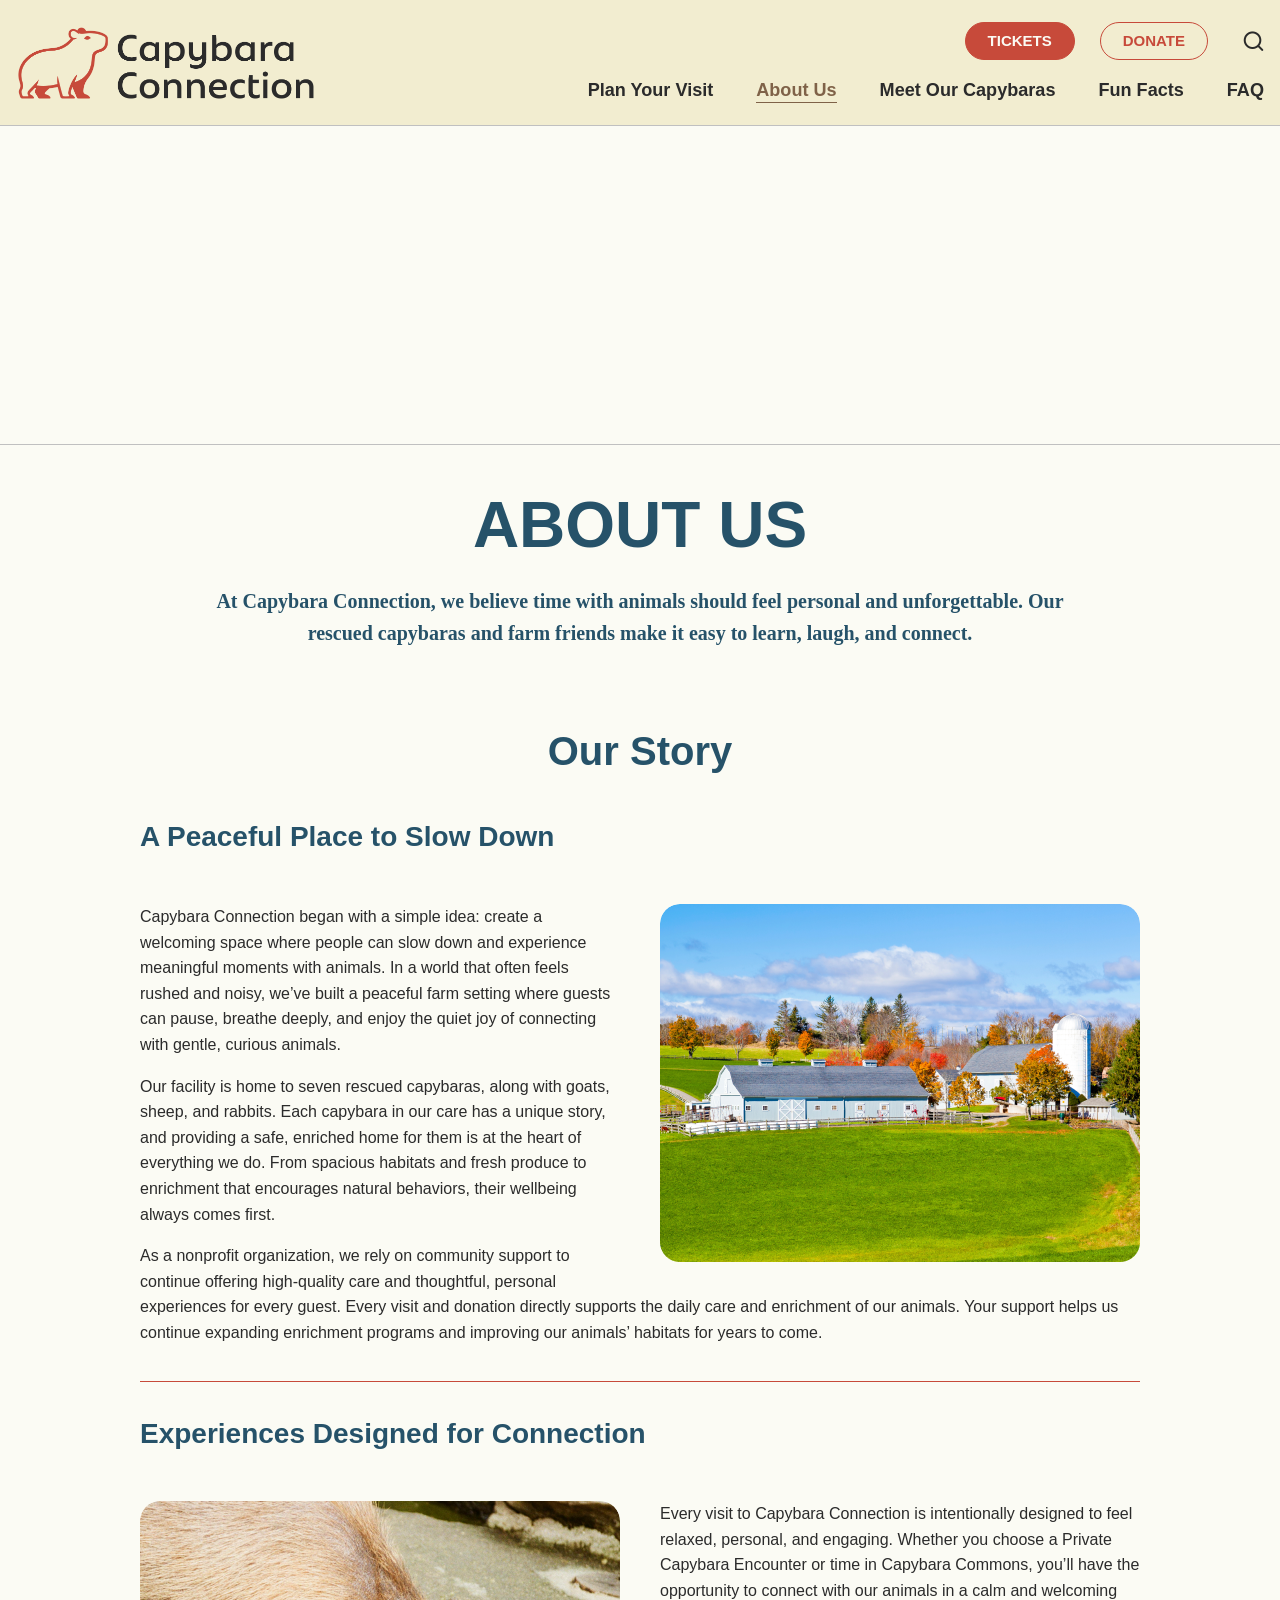
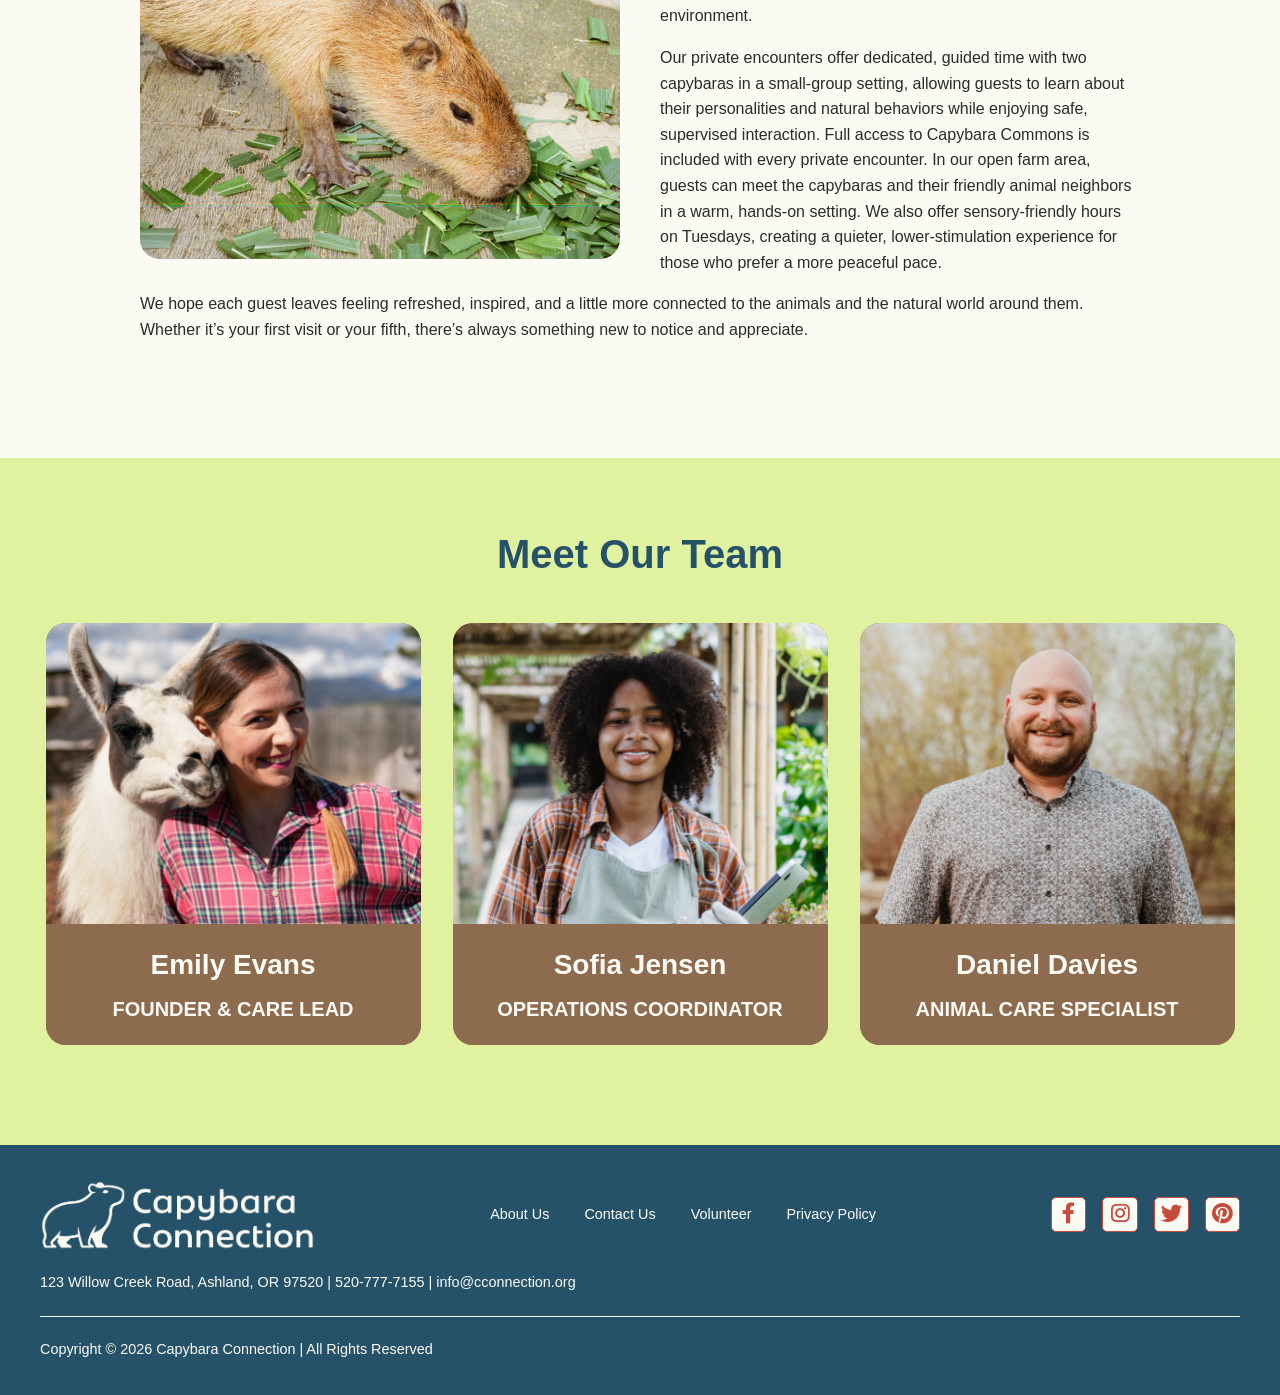
==== commit cb162384: "Revisions 5.1" ====
--- a/about.html
+++ b/about.html
@@ -26,8 +26,7 @@
                 <button class="small-primary">TICKETS</button>
               </a>
               <button class="small-secondary">DONATE</button>
-              <img src="assets/Search.png" />
-              <img src="assets/Cart.png" />
+              <img class="padding-left" src="assets/Search.png" />
             </div>
             <div class="links">
               <a href="plan.html">Plan Your Visit</a>
--- a/css/capystyles.css
+++ b/css/capystyles.css
@@ -25,8 +25,8 @@
 
 h1 {
   font-family: "Bonnie", sans-serif;
-  font-size: 5.5rem;
-  font-weight: 900;
+  font-size: 4rem;
+  font-weight: 800;
   line-height: 1.1;
   letter-spacing: 5%;
   color: #265269;
@@ -34,16 +34,16 @@
 
 h2 {
   font-family: "Bonnie", sans-serif;
-  font-size: 3.4rem;
-  font-weight: 800;
-  line-height: 1.1;
+  font-size: 2.5rem;
+  font-weight: 700;
+  line-height: 1.13;
   letter-spacing: 0%;
   color: #265269;
 }
 
 h3 {
   font-family: "Bonnie", sans-serif;
-  font-size: 2rem;
+  font-size: 1.75rem;
   font-weight: 700;
   line-height: 1.2;
   letter-spacing: 0%;
@@ -75,27 +75,23 @@
   text-decoration: none;
 }
 
-.menu-links img {
-  height: 1.5rem;
-}
-
 .pagebanner {
   position: relative;
   width: 100%;
-  height: 400px;
-  background-color: #9795b5;
+  height: 320px;
+  background-color: #fbfbf4;
   margin: 0 auto;
   overflow: hidden;
 }
 
 .pagebanner img {
-  height: 400px;
+  height: 320px;
   width: 2000px;
   position: absolute;
   top: 50%;
   left: 50%;
   transform: translate(-50%, -50%);
-  max-height: 400px;
+  max-height: 320px;
 }
 
 .pagetitle {
@@ -104,16 +100,16 @@
   width: 100%;
   align-items: center;
   gap: 1.56rem;
-  padding: 2.81rem 0.5rem 1.88rem 0.5rem;
+  padding: 2.813rem 0.5rem 0.375rem 0.5rem;
   text-align: center;
 }
 
 .introtext {
-  font-size: 1.4rem;
-  line-height: 1.5;
+  font-size: 1.25rem;
+  line-height: 1.6;
   text-align: center;
   width: 100%;
-  max-width: 1000px;
+  max-width: 900px;
   letter-spacing: 0%;
   color: #265269;
   font-family: "Bonnie";
@@ -141,8 +137,8 @@
   display: flex;
   flex-direction: column;
   width: 100%;
-  padding-top: 3.12rem;
-  padding-bottom: 2.18rem;
+  padding-top: 4.625rem;
+  padding-bottom: 2.813rem;
   justify-content: center;
   align-items: center;
 }
@@ -268,14 +264,14 @@
   border: 1.5px;
   border-style: solid;
   border-radius: 40px;
-  padding: 0.75rem 1.5rem;
+  padding: 0.6rem 1.375rem;
   background-color: #c74a3a;
   border-color: #c74a3a;
   color: #fbfbf4;
   font-family: "Lato", sans-serif;
   font-weight: 700;
   font-style: normal;
-  font-size: 1rem;
+  font-size: 0.9375rem;
   cursor: pointer;
   letter-spacing: 10%;
   line-height: 1.1;
@@ -285,14 +281,14 @@
   border: 1.5px;
   border-style: solid;
   border-radius: 40px;
-  padding: 0.75rem 1.5rem;
+  padding: 0.6rem 1.375rem;
   background-color: #f2edd0;
   border-color: #c74a3a;
   color: #c74a3a;
   font-family: "Lato", sans-serif;
   font-weight: 700;
   font-style: normal;
-  font-size: 1rem;
+  font-size: 0.9375rem;
   cursor: pointer;
   letter-spacing: 10%;
   line-height: 1.1;
@@ -342,26 +338,25 @@
 }
 
 .links a {
-  color: #265269;
+  color: #2b2b2b;
   font-style: normal;
   text-decoration: none;
   font-family: "Lato", sans-serif;
-  font-size: 1.1rem;
+  font-size: 1.13rem;
   font-weight: 700;
-  font-style: normal;
   line-height: 1.2;
 }
 
 .links a.active {
-  color: #8c6b4f;
-  border-bottom: 1px solid #8c6b4f;
+  color: #7f6248;
+  border-bottom: 1px solid #7f6248;
 }
 
 .content-area {
   display: flex;
   flex-wrap: wrap;
   justify-content: center;
-  gap: 1rem;
+  gap: 2rem;
   width: 100%;
   max-width: 1225px;
   margin: 0 auto;
@@ -410,12 +405,13 @@
   align-items: center;
   width: 100%;
   max-width: 1440px;
-  padding: 0rem 0.5rem;
+  padding: 0rem 1rem;
 }
 
 .logo {
   border: 0px;
-  max-width: 338px;
+  max-width: 300px;
+  margin-top: 7px;
 }
 
 .mobilemenu {
@@ -437,8 +433,16 @@
 
 .menu-links .links {
   display: flex;
-  gap: 35px;
+  gap: 43px;
   justify-content: right;
+}
+
+.menu-links img {
+  height: 1.312rem;
+}
+
+.padding-left {
+  padding-left: 10px;
 }
 
 .footer-area {
@@ -557,12 +561,12 @@
 .overlay-text {
   position: absolute;
   color: #fbfbf4;
-  font-size: 6rem;
+  font-size: 4.875rem;
   line-height: 1.1;
   letter-spacing: 5%;
   text-align: center;
   font-family: "Bonnie", sans-serif;
-  font-weight: 900;
+  font-weight: 800;
   font-style: normal;
   top: 50%;
   left: 50%;
@@ -571,85 +575,20 @@
   width: 100%;
 }
 
-.icon-cta {
-  background-color: #fbfbf4;
-  display: block;
-  width: 100%;
-}
-
-.icon-cta .container {
-  max-width: 700px;
-  width: 100%;
-  display: flex;
-  padding: 4% 3%;
-  justify-content: space-between;
+.hours-home-text {
+  display: flex;
+  align-items: center;
+  justify-content: center;
+  width: 100%;
   margin: auto;
-}
-
-.icon-container {
-  display: flex;
-  flex-direction: column;
-  align-items: center;
-  gap: 15px;
-  text-align: center;
-  font-family: "Lato", sans-serif;
+  font-family: "Bonnie", sans-serif;
   font-weight: 700;
   font-style: normal;
-  color: #c74a3a;
-}
-
-.icon {
-  width: 6.9rem;
-  height: 6.9rem;
-  border: 1.5px;
-  border-style: solid;
-  border-color: #c74a3a;
-  border-radius: 50%;
-  align-content: center;
-}
-
-.icon1 {
-  width: 4.375rem;
-}
-
-.icon2 {
-  width: 3.25rem;
-}
-
-.icon3 {
-  width: 2.375rem;
-}
-
-.hours-home {
-  display: flex;
-  width: 100%;
-  height: 4.06rem;
+  font-size: 1.4rem;
+  color: #7f6248;
+  letter-spacing: 7%;
   background-color: #f2edd0;
-  justify-content: center;
-  align-items: center;
-  padding: 0;
-}
-
-.hours-home-text {
-  display: flex;
-  flex-direction: row;
-  align-items: center;
-  justify-content: center;
-  gap: 20px;
-  width: 100%;
-  max-width: 1440px;
-  margin: auto;
-  font-family: "Lato", sans-serif;
-  font-weight: 400;
-  font-style: normal;
-  font-size: 1.5rem;
-  color: #265269;
-}
-
-.custom-line {
-  flex: 1;
-  height: 2px;
-  background-color: #c74a3a;
+  padding: 1.4rem 0 1.4rem 0;
 }
 
 .visit-cards {
@@ -671,21 +610,49 @@
   width: 100%;
   max-width: 1300px;
   padding: 35px 0px;
-  background-image: url("../assets/capycrew.png");
-  background-repeat: no-repeat;
-  background-size: auto 100%;
-  background-position: right top;
+  position: relative;
+  overflow: visible;
+  display: flex;
+  align-items: center;
+}
+
+.aboutcapys .imgarea {
+  flex: 0 0 55%;
+  position: relative;
+  height: 485px;
+  min-height: 485px;
+  z-index: 1;
+  overflow: hidden;
+  border-radius: 20px;
+}
+
+.imgarea img {
+  width: 100%;
+  height: 100%;
+  object-fit: cover;
+  object-position: left center;
+  display: block;
+}
+
+.aboutcapys .respvis {
+  display: none;
+}
+
+.aboutcapys .widevis {
+  display: block;
 }
 
 .aboutcapys .textandbutton {
   display: flex;
   flex-direction: column;
-  width: 55%;
-  max-width: 700px;
+  flex: 0 1 55%;
+  position: relative;
   border-radius: 80px 20px 80px 20px;
   padding: 3.44rem 4%;
   gap: 24px;
   background-color: #fbfbf4;
+  z-index: 5;
+  margin-right: -5%;
 }
 
 .textandbutton .textarea {
@@ -699,7 +666,8 @@
 .hours-content {
   display: flex;
   flex-direction: row;
-  justify-content: space-between;
+  flex-wrap: wrap;
+  justify-content: center;
   width: 100%;
   max-width: 1000px;
   margin: 0 auto;
@@ -712,9 +680,11 @@
   flex: 1;
   width: 48%;
   max-width: 480px;
+  min-width: 450px;
   height: auto;
   border-radius: 20px 20px 20px 70px;
   overflow: hidden;
+  margin-bottom: 1rem;
 }
 
 .hours-card2 {
@@ -723,9 +693,11 @@
   flex: 1;
   width: 48%;
   max-width: 480px;
+  min-width: 450px;
   height: auto;
   border-radius: 20px 70px 20px 20px;
   overflow: hidden;
+  margin-bottom: 1rem;
 }
 
 .date-range {
@@ -1097,7 +1069,7 @@
 .meetinperson {
   display: flex;
   width: 100%;
-  padding: 70px;
+  padding: 4.375rem 5%;
   justify-content: center;
 }
 
@@ -1105,22 +1077,41 @@
   width: 100%;
   max-width: 1300px;
   padding: 35px 0px;
-  background-image: url("../assets/meetbg.png");
-  background-repeat: no-repeat;
-  background-size: auto 100%;
-  background-position: left top;
+  position: relative;
+  overflow: visible;
+  display: flex;
+  align-items: center;
+}
+
+.meetinperson .imgarea {
+  flex: 0 0 53%;
+  position: relative;
+  height: 485px;
+  min-height: 485px;
+  z-index: 1;
+  border-radius: 20px;
+  overflow: hidden;
+}
+
+.meetinperson .imgarea img {
+  width: 100%;
+  height: 100%;
+  object-fit: cover;
+  object-position: left center;
+  display: block;
 }
 
 .meetinperson .textandbutton {
   display: flex;
   flex-direction: column;
-  justify-self: right;
-  width: 55%;
-  max-width: 700px;
+  flex: 0 0 53%;
+  position: relative;
   border-radius: 80px 20px 80px 20px;
   padding: 3.44rem 4%;
   gap: 1.5rem;
   background-color: #fbfbf4;
+  z-index: 5;
+  margin-left: -6%;
 }
 
 /* FAQ */
@@ -1434,6 +1425,43 @@
   .links a.active {
     color: #8c6b4f;
     border-bottom: 1px solid #8c6b4f;
+  }
+
+  /*Responsive Carousel*/
+
+  .carousel {
+    aspect-ratio: auto;
+    height: auto;
+    min-height: 400px;
+  }
+
+  .carousel-slide {
+    position: relative;
+    display: flex;
+    flex-direction: column;
+    align-items: center;
+    height: auto;
+  }
+
+  .carousel-slide:not(.actv) {
+    display: none;
+  }
+
+  .slide-image {
+    width: 100%;
+    height: auto;
+  }
+
+  .slide-text {
+    position: static;
+    width: 100%;
+    margin-top: 0.5rem;
+    padding: 1rem;
+    border-radius: 20px;
+  }
+
+  .dots {
+    display: none;
   }
 
   /*Responsive Table*/
@@ -1595,6 +1623,23 @@
   /* End nvigation */
 }
 
+@media screen and (max-width: 934px) {
+  .hours-card1 {
+    border-radius: 20px 70px 20px 20px;
+    min-width: 380px;
+  }
+
+  .hours-card2 {
+    border-radius: 20px 20px 20px 70px;
+    min-width: 380px;
+  }
+
+  .hours-content {
+    flex-direction: column;
+    align-items: center;
+  }
+}
+
 @media screen and (max-width: 768px) {
   .form-content {
     width: 95%;
@@ -1607,6 +1652,53 @@
 
   .form-content {
     padding: 55px 5%;
+  }
+
+  .dir-container {
+    flex-direction: column;
+  }
+
+  .aboutcapys .container {
+    flex-direction: column;
+    justify-content: center;
+  }
+
+  .imgarea {
+    flex: 0 0 auto;
+    width: 100%;
+  }
+
+  .aboutcapys .imgarea {
+    border-radius: 20px 20px 0 0;
+  }
+
+  .aboutcapys .respvis {
+    display: block;
+  }
+
+  .aboutcapys .widevis {
+    display: none;
+  }
+
+  .aboutcapys .textandbutton {
+    border-radius: 0 0 20px 20px;
+    margin-right: 0px;
+    flex: 0 1 auto;
+  }
+
+  .meetinperson .container {
+    flex-direction: column;
+    justify-content: center;
+  }
+
+  .meetinperson .imgarea {
+    border-radius: 20px 20px 0 0;
+  }
+
+  .meetinperson .textandbutton {
+    flex: 0 1 auto;
+    border-radius: 0 0 20px 20px;
+    margin-left: 0px;
   }
 }
 
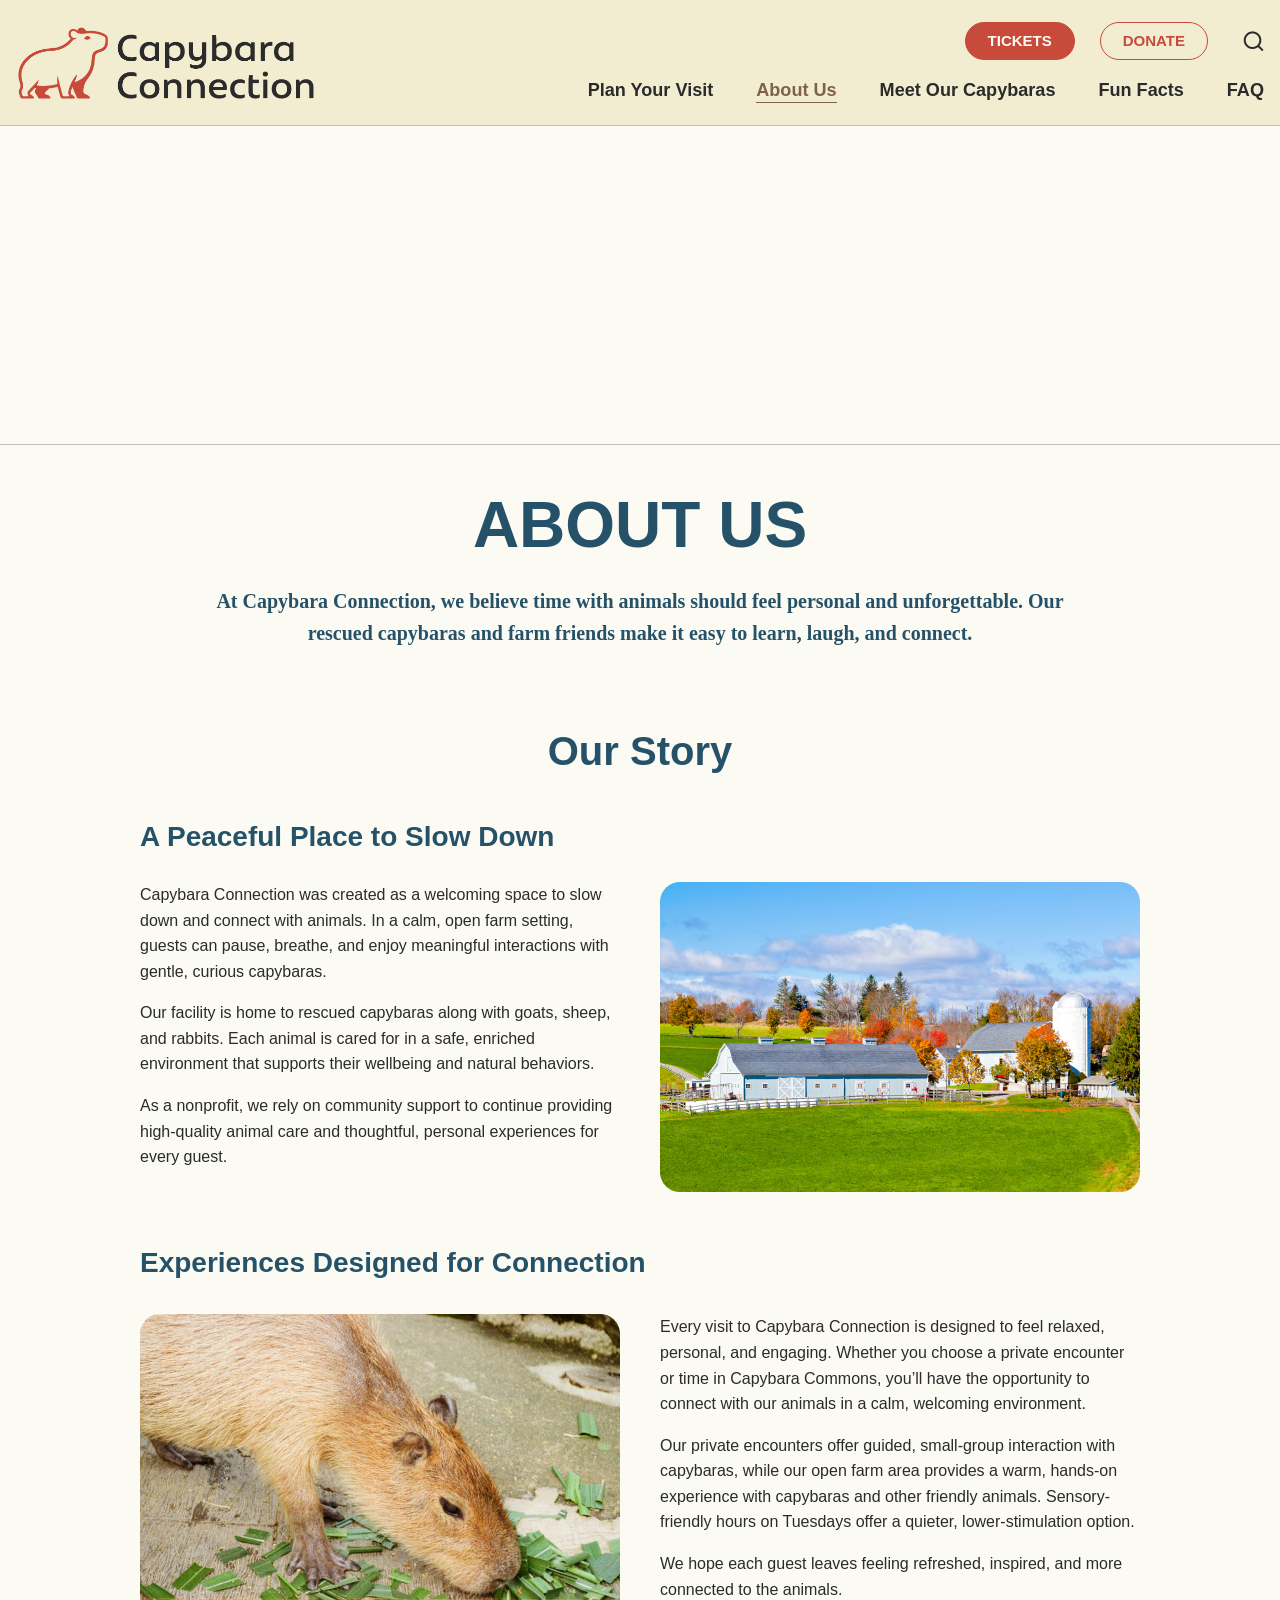
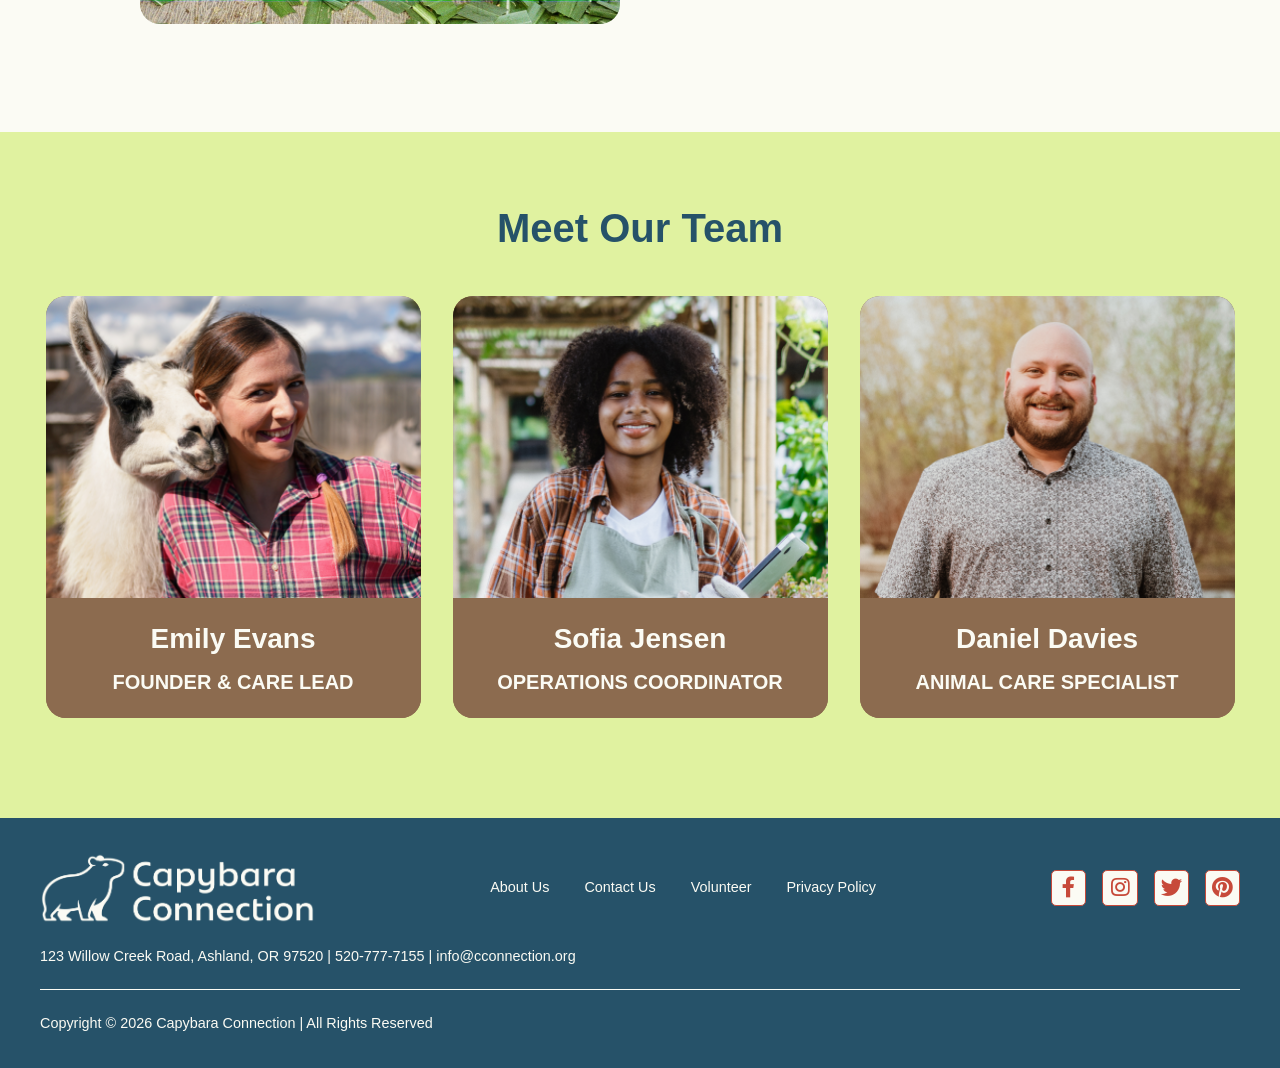
==== commit 1842e05e: "Revisions2 5.1" ====
--- a/about.html
+++ b/about.html
@@ -87,40 +87,30 @@
           </div>
         </div>
 
-        <div class="subheading-text">
+        <div class="subheading-text" style="padding-bottom: 1.8rem">
           <h3>A Peaceful Place to Slow Down</h3>
         </div>
-        <div class="bodytext">
+        <div class="bodytext padding-bottom-story">
           <div class="storyimg1">
             <img src="assets/story1.png" width="100%" height="100%" />
           </div>
-          <p>
-            Capybara Connection began with a simple idea: create a welcoming
-            space where people can slow down and experience meaningful moments
-            with animals. In a world that often feels rushed and noisy, we’ve
-            built a peaceful farm setting where guests can pause, breathe
-            deeply, and enjoy the quiet joy of connecting with gentle, curious
-            animals.
-          </p>
-          <p>
-            Our facility is home to seven rescued capybaras, along with goats,
-            sheep, and rabbits. Each capybara in our care has a unique story,
-            and providing a safe, enriched home for them is at the heart of
-            everything we do. From spacious habitats and fresh produce to
-            enrichment that encourages natural behaviors, their wellbeing always
-            comes first.
-          </p>
-          <p>
-            As a nonprofit organization, we rely on community support to
-            continue offering high-quality care and thoughtful, personal
-            experiences for every guest. Every visit and donation directly
-            supports the daily care and enrichment of our animals. Your support
-            helps us continue expanding enrichment programs and improving our
-            animals’ habitats for years to come.
-          </p>
-        </div>
-
-        <hr class="styled-hr-story" />
+          <p class="no-margin">
+            Capybara Connection was created as a welcoming space to slow down
+            and connect with animals. In a calm, open farm setting, guests can
+            pause, breathe, and enjoy meaningful interactions with gentle,
+            curious capybaras.
+          </p>
+          <p>
+            Our facility is home to rescued capybaras along with goats, sheep,
+            and rabbits. Each animal is cared for in a safe, enriched
+            environment that supports their wellbeing and natural behaviors.
+          </p>
+          <p>
+            As a nonprofit, we rely on community support to continue providing
+            high-quality animal care and thoughtful, personal experiences for
+            every guest.
+          </p>
+        </div>
 
         <div class="subheading-text">
           <h3>Experiences Designed for Connection</h3>
@@ -129,29 +119,22 @@
           <div class="storyimg2">
             <img src="assets/story2.png" width="100%" height="100%" />
           </div>
-          <p>
-            Every visit to Capybara Connection is intentionally designed to feel
-            relaxed, personal, and engaging. Whether you choose a Private
-            Capybara Encounter or time in Capybara Commons, you’ll have the
-            opportunity to connect with our animals in a calm and welcoming
-            environment.
-          </p>
-          <p>
-            Our private encounters offer dedicated, guided time with two
-            capybaras in a small-group setting, allowing guests to learn about
-            their personalities and natural behaviors while enjoying safe,
-            supervised interaction. Full access to Capybara Commons is included
-            with every private encounter. In our open farm area, guests can meet
-            the capybaras and their friendly animal neighbors in a warm,
-            hands-on setting. We also offer sensory-friendly hours on Tuesdays,
-            creating a quieter, lower-stimulation experience for those who
-            prefer a more peaceful pace.
-          </p>
-          <p>
-            We hope each guest leaves feeling refreshed, inspired, and a little
-            more connected to the animals and the natural world around them.
-            Whether it’s your first visit or your fifth, there’s always
-            something new to notice and appreciate.
+          <p class="no-margin">
+            Every visit to Capybara Connection is designed to feel relaxed,
+            personal, and engaging. Whether you choose a private encounter or
+            time in Capybara Commons, you’ll have the opportunity to connect
+            with our animals in a calm, welcoming environment.
+          </p>
+          <p>
+            Our private encounters offer guided, small-group interaction with
+            capybaras, while our open farm area provides a warm, hands-on
+            experience with capybaras and other friendly animals.
+            Sensory-friendly hours on Tuesdays offer a quieter,
+            lower-stimulation option.
+          </p>
+          <p>
+            We hope each guest leaves feeling refreshed, inspired, and more
+            connected to the animals.
           </p>
         </div>
       </div>
--- a/css/capystyles.css
+++ b/css/capystyles.css
@@ -120,7 +120,7 @@
   display: flex;
   justify-content: center;
   width: 100%;
-  padding: 0 0.5rem 6.25rem 0.5rem;
+  padding: 0 0.6rem 6.25rem 0.6rem;
 }
 
 .greenbg {
@@ -376,7 +376,7 @@
   display: flex;
   flex-direction: column;
   gap: 1rem;
-  padding: 1.5rem;
+  padding: 1.75rem;
   color: #fbfbf4;
 }
 
@@ -647,7 +647,7 @@
   flex-direction: column;
   flex: 0 1 55%;
   position: relative;
-  border-radius: 80px 20px 80px 20px;
+  border-radius: 70px 15px 70px 15px;
   padding: 3.44rem 4%;
   gap: 24px;
   background-color: #fbfbf4;
@@ -682,7 +682,7 @@
   max-width: 480px;
   min-width: 450px;
   height: auto;
-  border-radius: 20px 20px 20px 70px;
+  border-radius: 15px 15px 15px 65px;
   overflow: hidden;
   margin-bottom: 1rem;
 }
@@ -695,14 +695,14 @@
   max-width: 480px;
   min-width: 450px;
   height: auto;
-  border-radius: 20px 70px 20px 20px;
+  border-radius: 15px 65px 15px 15px;
   overflow: hidden;
   margin-bottom: 1rem;
 }
 
 .date-range {
   width: 100%;
-  padding: 1.875rem 3.125rem;
+  padding: 1.45rem 3.125rem;
   background-color: #8c6b4f;
   color: #fbfbf4;
 }
@@ -712,10 +712,12 @@
   flex-direction: column;
   flex: 1;
   gap: 30px;
-  padding: 2.18rem 3.125rem 3.125rem 3.125rem;
+  padding: 1.875rem 3.125rem 2.5rem 3.125rem;
   background-color: #f2edd0;
-  font-size: 1.3rem;
-  line-height: 1.8;
+  font-family: "Bonnie", sans-serif;
+  font-weight: 600;
+  font-size: 1.25rem;
+  line-height: 1.4;
   letter-spacing: 0%;
   color: #265269;
 }
@@ -801,12 +803,15 @@
   margin: 0 auto;
 }
 
+.no-margin {
+  margin: 0;
+}
+
 .storyimg1 {
   float: right;
   width: 48%;
   max-width: 480px;
   height: auto;
-  border-radius: 20px;
   overflow: hidden;
   margin: 0 0 1.25rem 2.5rem;
 }
@@ -816,18 +821,12 @@
   width: 48%;
   max-width: 480px;
   height: auto;
-  border-radius: 20px;
   overflow: hidden;
-  margin: 0 2.5rem 1.25rem 0;
-}
-
-.styled-hr-story {
-  border: none;
-  height: 1px;
-  background-color: #c74a3a;
-  width: 100%;
-  max-width: 1000px;
-  margin: 35px auto;
+  margin: 0 2.5rem 0 0;
+}
+
+.padding-bottom-story {
+  padding-bottom: 3.75rem;
 }
 
 .team-card-text {
@@ -936,13 +935,8 @@
   height: 300px;
 }
 
-.styled-hr-lightbox {
-  border: none;
-  height: 1px;
-  background-color: #c74a3a;
-  width: 100%;
-  max-width: 1125px;
-  margin: 50px auto;
+.padding-bottom-lightbox {
+  padding-bottom: 2.625rem;
 }
 
 /* START STYLING LIGHTBOX */
@@ -1106,7 +1100,7 @@
   flex-direction: column;
   flex: 0 0 53%;
   position: relative;
-  border-radius: 80px 20px 80px 20px;
+  border-radius: 70px 15px 70px 15px;
   padding: 3.44rem 4%;
   gap: 1.5rem;
   background-color: #fbfbf4;
@@ -1170,8 +1164,12 @@
   transform: rotate(90deg);
 }
 
+.padding-bottom-faq {
+  padding-bottom: 4.688rem;
+}
+
 .contact-section {
-  background-image: url("../assets/LargeCapyBG.jpg");
+  background-image: url("../assets/LargeCapyBG.png");
   background-repeat: no-repeat;
   background-size: cover;
   background-position: center;
@@ -1188,7 +1186,7 @@
   justify-self: right;
   max-width: 750px;
   width: 58%;
-  border-radius: 80px 20px 80px 20px;
+  border-radius: 65px 15px 65px 15px;
   padding: 55px;
   gap: 24px;
 }
@@ -1298,7 +1296,7 @@
   padding: 2.5rem 3.44rem 3.44rem 3.44rem;
   transform: translateX(-150%);
   animation: slideInLeft 0.8s forwards;
-  border-radius: 20px 70px 20px 70px;
+  border-radius: 15px 65px 15px 65px;
   border: 1px solid #265269;
   display: flex;
   flex-direction: column;
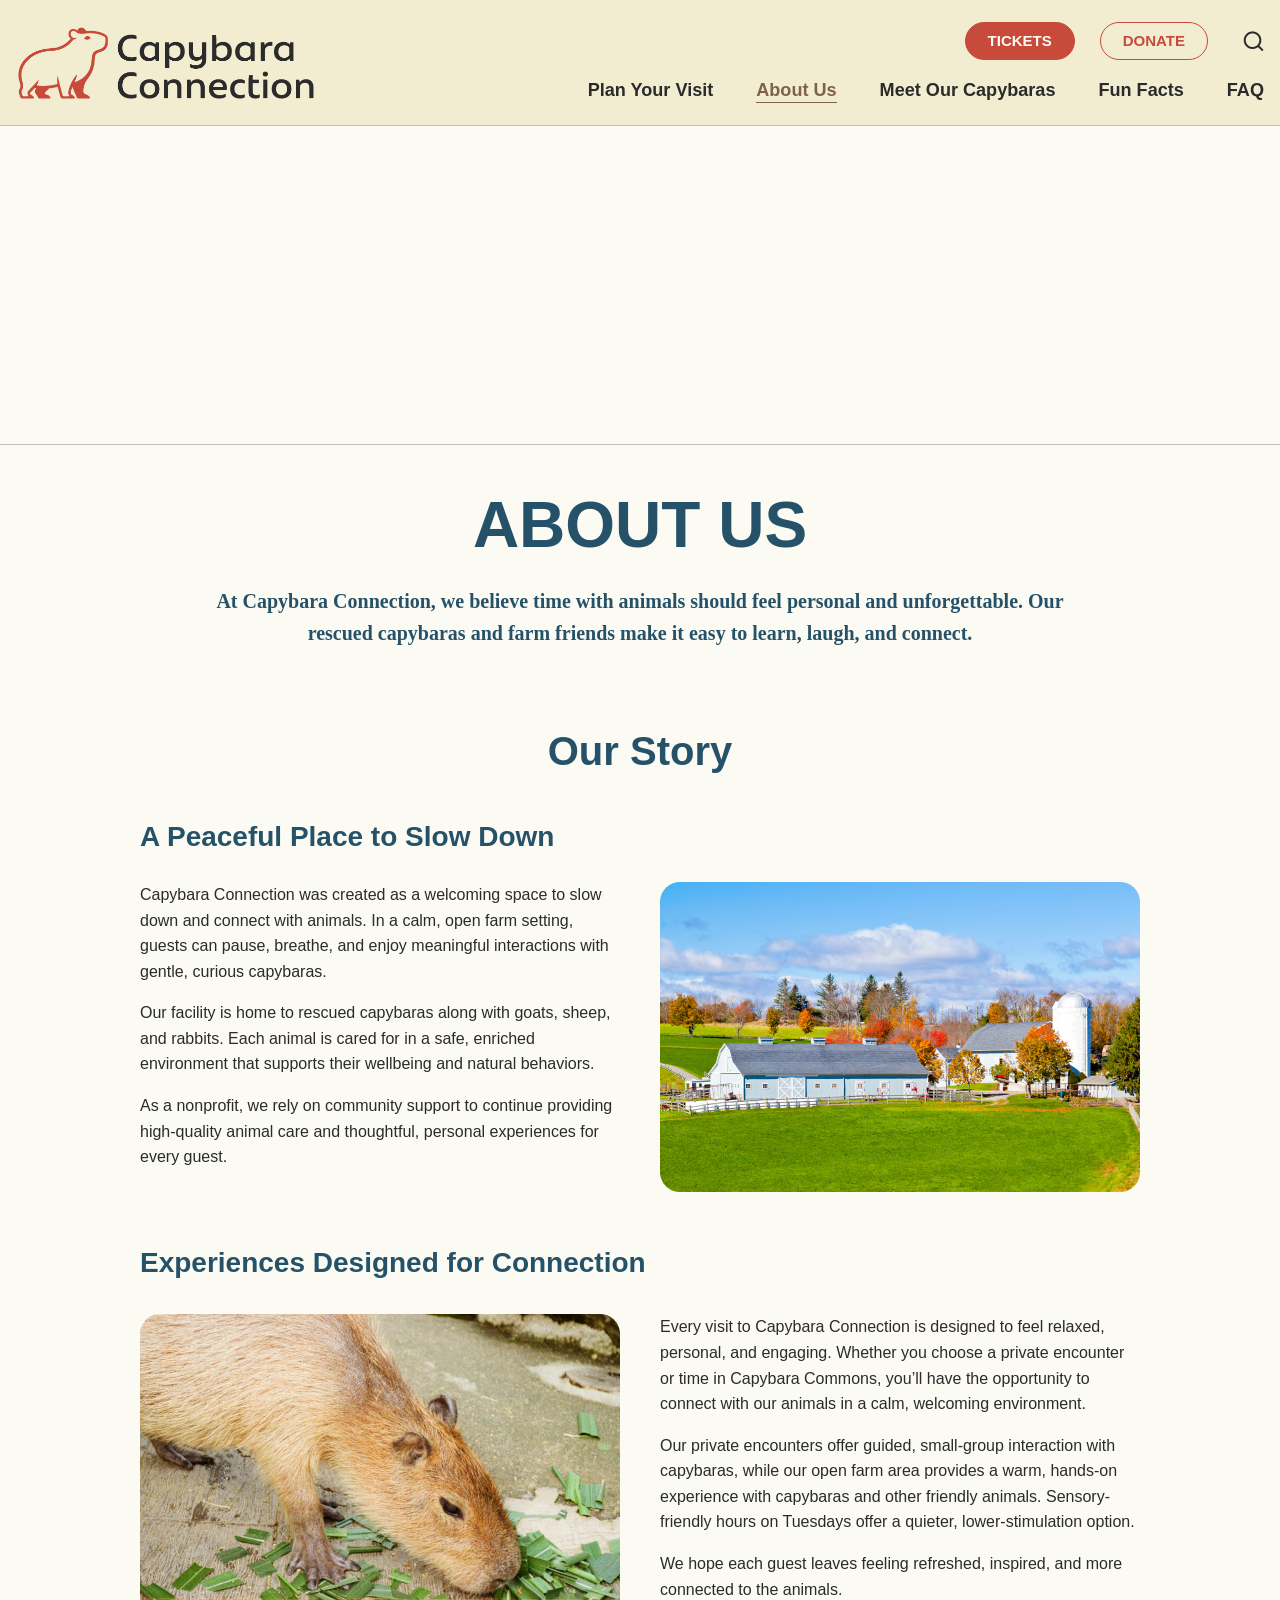
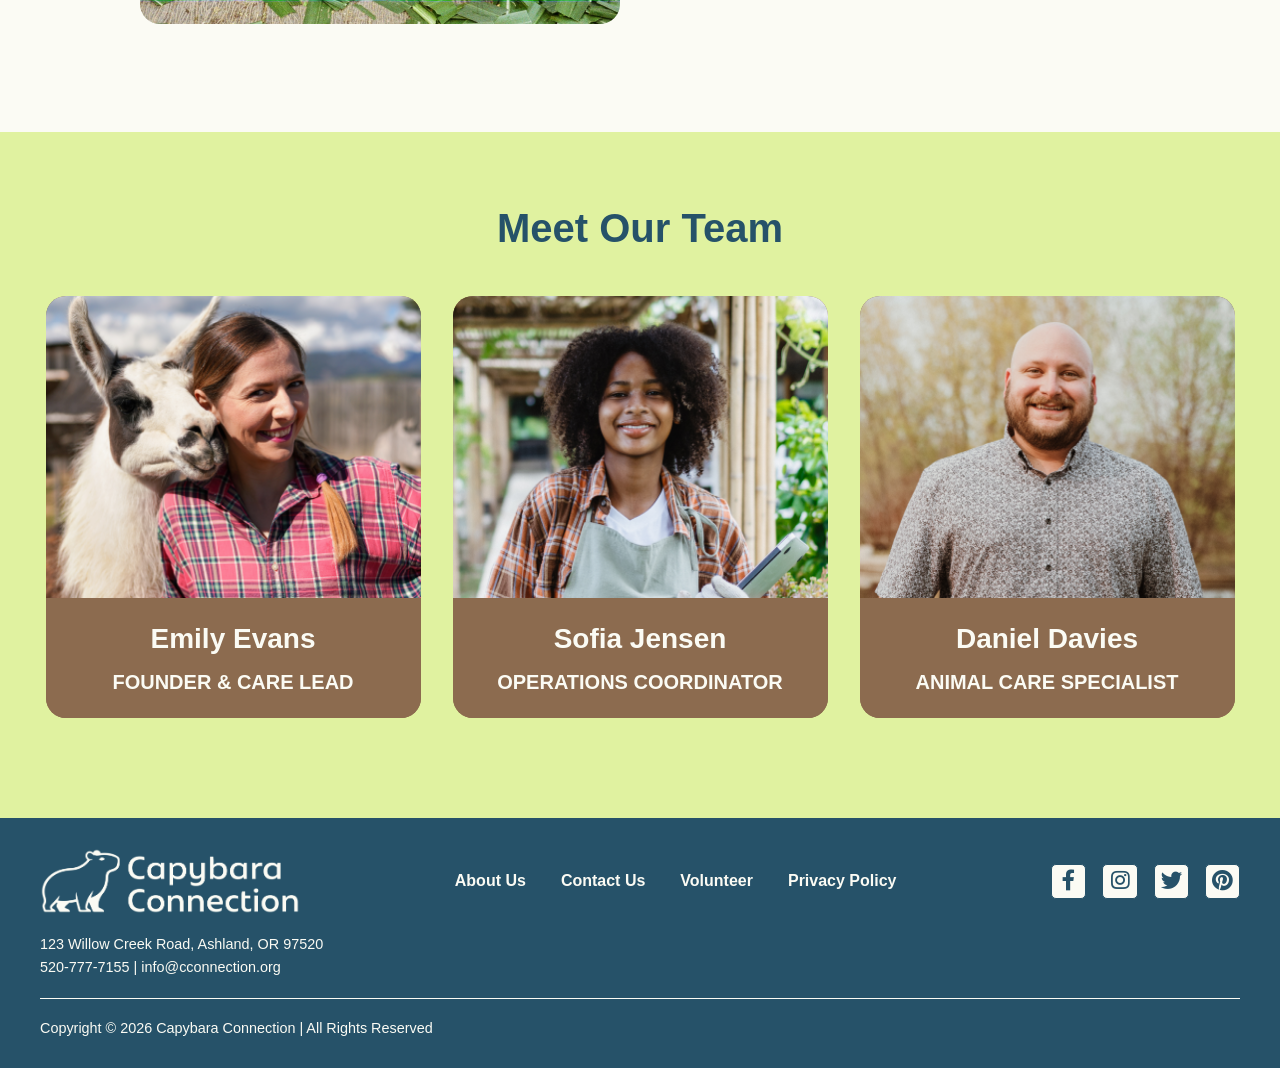
==== commit cf15e5a1: "Revisions3 5.1" ====
--- a/about.html
+++ b/about.html
@@ -236,7 +236,7 @@
     <div class="footer-area">
       <div class="container">
         <div class="footer-top">
-          <img src="assets/LogoPNGWhite.png" width="275px" />
+          <img src="assets/LogoPNGWhite.png" class="footer-logo" />
           <div class="footer-links">
             <div>About Us</div>
             <div>Contact Us</div>
@@ -248,35 +248,35 @@
               <a
                 href=""
                 target="_blank"
-                class="fab fa-facebook-f fa-lg red-txt"
-              ></a>
-            </div>
-            <div class="icon">
-              <a
-                href=""
-                target="_blank"
-                class="fab fa-instagram fa-lg red-txt"
-              ></a>
-            </div>
-            <div class="icon">
-              <a
-                href=""
-                target="_blank"
-                class="fab fa-twitter fa-lg red-txt"
-              ></a>
-            </div>
-            <div class="icon">
-              <a
-                href=""
-                target="_blank"
-                class="fab fa-pinterest fa-lg red-txt"
+                class="fab fa-facebook-f fa-lg blue-txt"
+              ></a>
+            </div>
+            <div class="icon">
+              <a
+                href=""
+                target="_blank"
+                class="fab fa-instagram fa-lg blue-txt"
+              ></a>
+            </div>
+            <div class="icon">
+              <a
+                href=""
+                target="_blank"
+                class="fab fa-twitter fa-lg blue-txt"
+              ></a>
+            </div>
+            <div class="icon">
+              <a
+                href=""
+                target="_blank"
+                class="fab fa-pinterest fa-lg blue-txt"
               ></a>
             </div>
           </div>
         </div>
         <div class="footer-address">
-          123 Willow Creek Road, Ashland, OR 97520 | 520-777-7155 |
-          info@cconnection.org
+          123 Willow Creek Road, Ashland, OR 97520 <br />
+          520-777-7155 | info@cconnection.org
         </div>
         <hr class="styled-hr" />
         <div class="footer-bottom">
--- a/css/capystyles.css
+++ b/css/capystyles.css
@@ -176,14 +176,18 @@
   background-color: #265269;
 }
 
+.blue-txt {
+  color: #265269;
+}
+
 .wide1125 {
   max-width: 1125px;
 }
 
 .table-header {
   font-family: "Bonnie", sans-serif;
-  font-size: 1.4rem;
-  font-weight: 700;
+  font-size: 1.313rem;
+  font-weight: 600;
   line-height: 1.1;
   letter-spacing: 7%;
 }
@@ -200,8 +204,6 @@
 th,
 td {
   padding: 1.5rem 3.125rem 1.5rem 0rem;
-  color: #fbfbf4;
-  background-color: #265269;
   border-top: 5px solid #e0f2a0;
   border-bottom: 5px solid #e0f2a0;
   border-right: none;
@@ -212,11 +214,14 @@
 td {
   background-color: #fbfbf4;
   color: #2b2b2b;
+  vertical-align: top;
 }
 
 th {
   cursor: pointer;
   white-space: nowrap;
+  background-color: #265269;
+  color: #fbfbf4;
 }
 
 th .arrow {
@@ -254,7 +259,7 @@
 
 .styled-hr {
   border: none;
-  height: 1px;
+  height: 0.5px;
   background-color: #fbfbf4;
   width: 100%;
   max-width: 1200px;
@@ -459,7 +464,7 @@
   width: 100%;
   max-width: 1440px;
   min-height: 250px;
-  padding: 35px 0px;
+  padding: 30px 0px;
   align-items: center;
   justify-content: space-between;
 }
@@ -476,9 +481,9 @@
   display: flex;
   gap: 35px;
   font-family: "Lato", sans-serif;
-  font-weight: 400;
+  font-weight: 700;
   font-style: normal;
-  font-size: 0.9rem;
+  font-size: 1rem;
   line-height: 1.1;
   color: #fbfbf4;
   text-align: center;
@@ -490,7 +495,7 @@
 }
 
 .footer-logo {
-  width: 275px;
+  width: 260px;
 }
 
 .footer-social {
@@ -502,11 +507,11 @@
   width: 2.2rem;
   height: 2.2rem;
   background-color: #fbfbf4;
-  color: #c74a3a;
+  color: #265269;
   align-content: center;
   text-align: center;
   border-radius: 5px;
-  border-color: #c74a3a;
+  border-color: #265269;
   border: 1px;
   border-style: solid;
 }
@@ -524,7 +529,7 @@
   font-weight: 400;
   font-style: normal;
   font-size: 0.9rem;
-  line-height: 1.4;
+  line-height: 1.6;
   color: #fbfbf4;
 }
 
@@ -609,7 +614,6 @@
 .aboutcapys .container {
   width: 100%;
   max-width: 1300px;
-  padding: 35px 0px;
   position: relative;
   overflow: visible;
   display: flex;
@@ -728,7 +732,7 @@
 
 .table-container {
   width: 100%;
-  max-width: 1300px;
+  max-width: 1200px;
   margin: 0 auto;
 }
 
@@ -739,30 +743,23 @@
 }
 
 .table-button {
-  min-width: 180px;
+  min-width: 160px;
   background-color: #fbfbf4;
 }
 
-.directions {
-  width: 100%;
-  max-width: 1300px;
+.dir-container {
+  display: flex;
+  justify-content: center;
+  width: 100%;
+  max-width: 1200px;
   margin: 0 auto;
-}
-
-.dir-container {
-  display: flex;
-  justify-content: center;
-  width: 100%;
-  background-color: #8c6b4f;
-  border-radius: 20px;
-  padding: 50px;
-  gap: 20px;
+  gap: 55px;
 }
 
 .dir-map {
   width: 100%;
   max-width: 580px;
-  height: 327px;
+  height: 387px;
   border: 1px solid #265269;
   border-radius: 20px;
   overflow: hidden;
@@ -781,14 +778,15 @@
   display: flex;
   flex-direction: column;
   width: 100%;
-  height: 327px;
   max-width: 580px;
-  background-color: #f2edd0;
-  border-radius: 20px;
-  padding: 2.5rem 5%;
+  gap: 20px;
+}
+
+.dir-scroll-sub {
+  display: flex;
+  flex-direction: column;
   gap: 10px;
-  overflow-y: scroll;
-  cursor: ns-resize;
+  width: 100%;
 }
 
 .dir-scroll h3 {
@@ -1070,7 +1068,6 @@
 .meetinperson .container {
   width: 100%;
   max-width: 1300px;
-  padding: 35px 0px;
   position: relative;
   overflow: visible;
   display: flex;
@@ -1184,8 +1181,8 @@
   display: flex;
   flex-direction: column;
   justify-self: right;
-  max-width: 750px;
-  width: 58%;
+  max-width: 720px;
+  width: 50%;
   border-radius: 65px 15px 65px 15px;
   padding: 55px;
   gap: 24px;
@@ -1194,13 +1191,18 @@
 .form-content .textarea {
   display: flex;
   flex-direction: column;
-  gap: 24px;
+  gap: 22px;
+  font-family: "Bonnie", sans-serif;
+  font-size: 1.25rem;
+  font-weight: 500;
+  line-height: 1.6;
+  color: #265269;
 }
 
 .form-row {
   display: flex;
   gap: 32px;
-  margin-bottom: 12px;
+  margin-bottom: 20px;
   width: 100%;
 }
 
@@ -1225,6 +1227,7 @@
 
 label {
   font-weight: 600;
+  color: #265269;
 }
 
 /* FACTS */
@@ -1423,6 +1426,10 @@
   .links a.active {
     color: #8c6b4f;
     border-bottom: 1px solid #8c6b4f;
+  }
+
+  .form-content {
+    width: 60%;
   }
 
   /*Responsive Carousel*/
